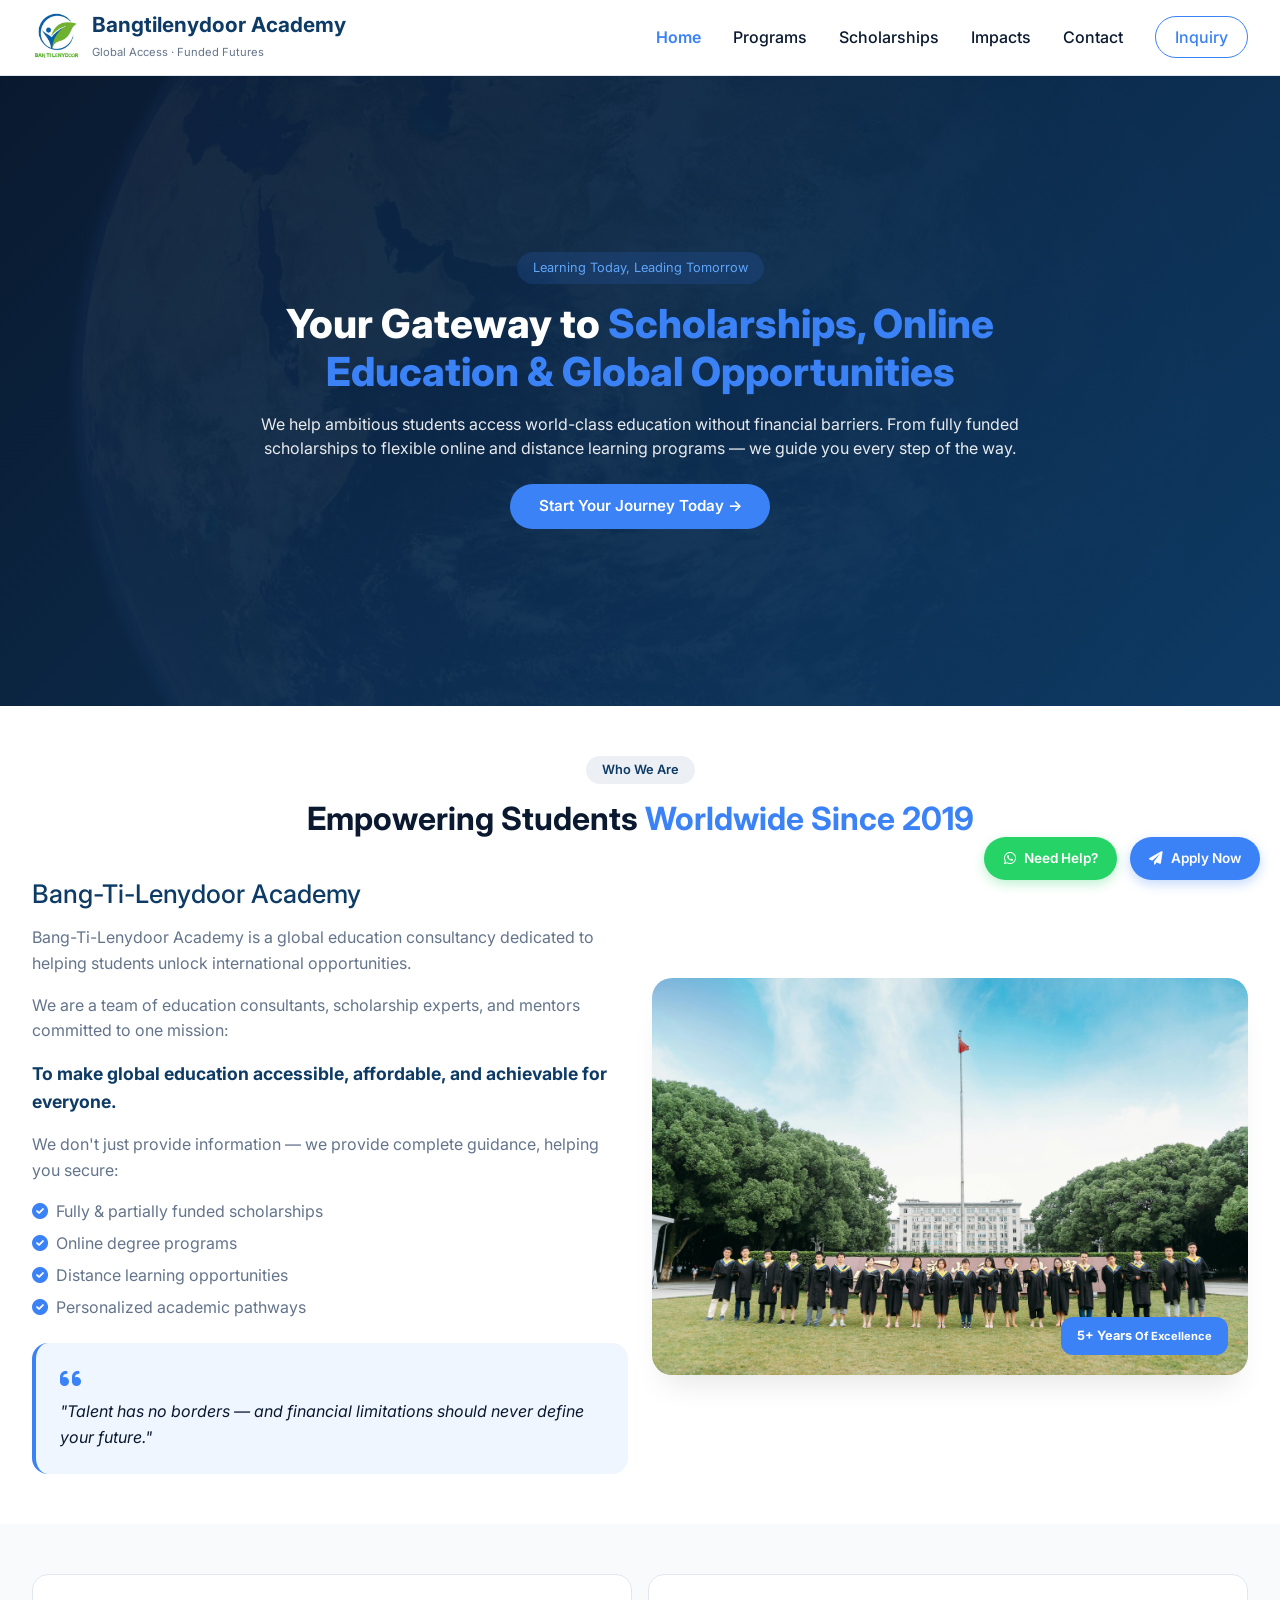
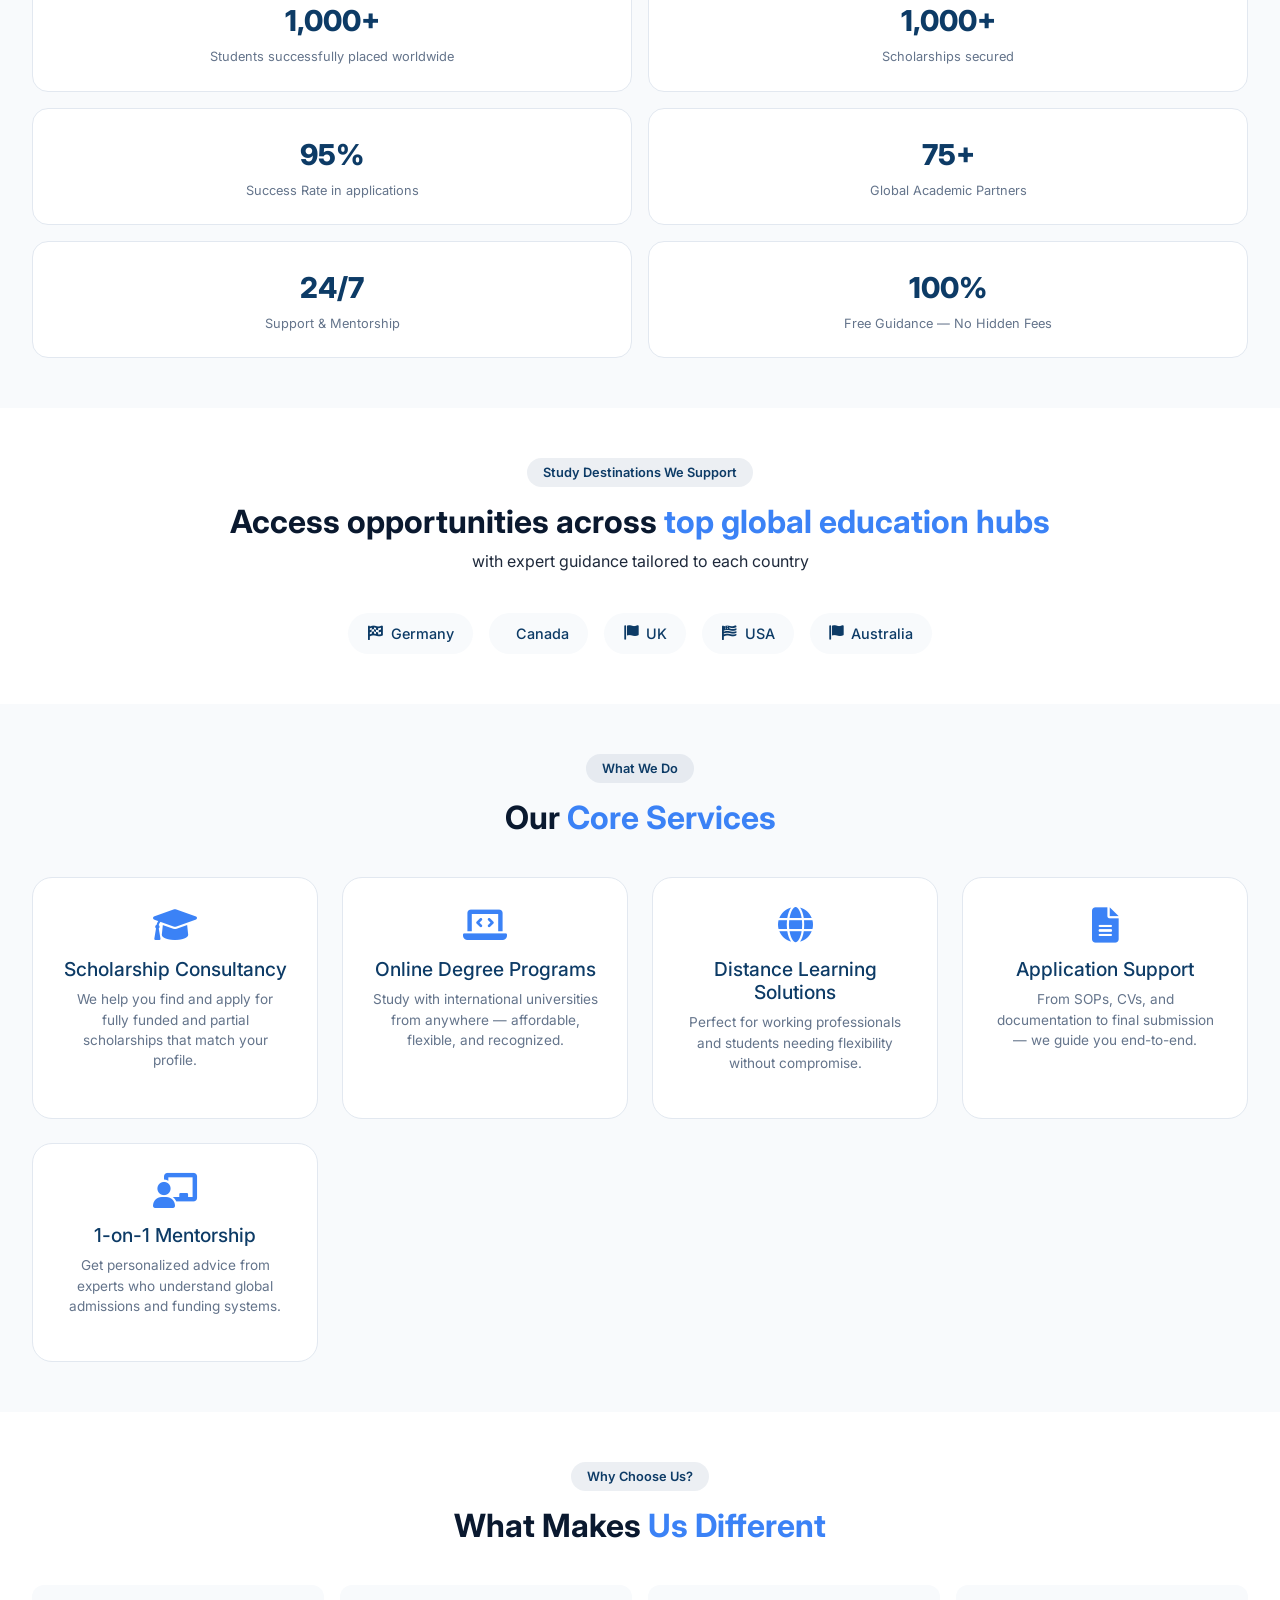
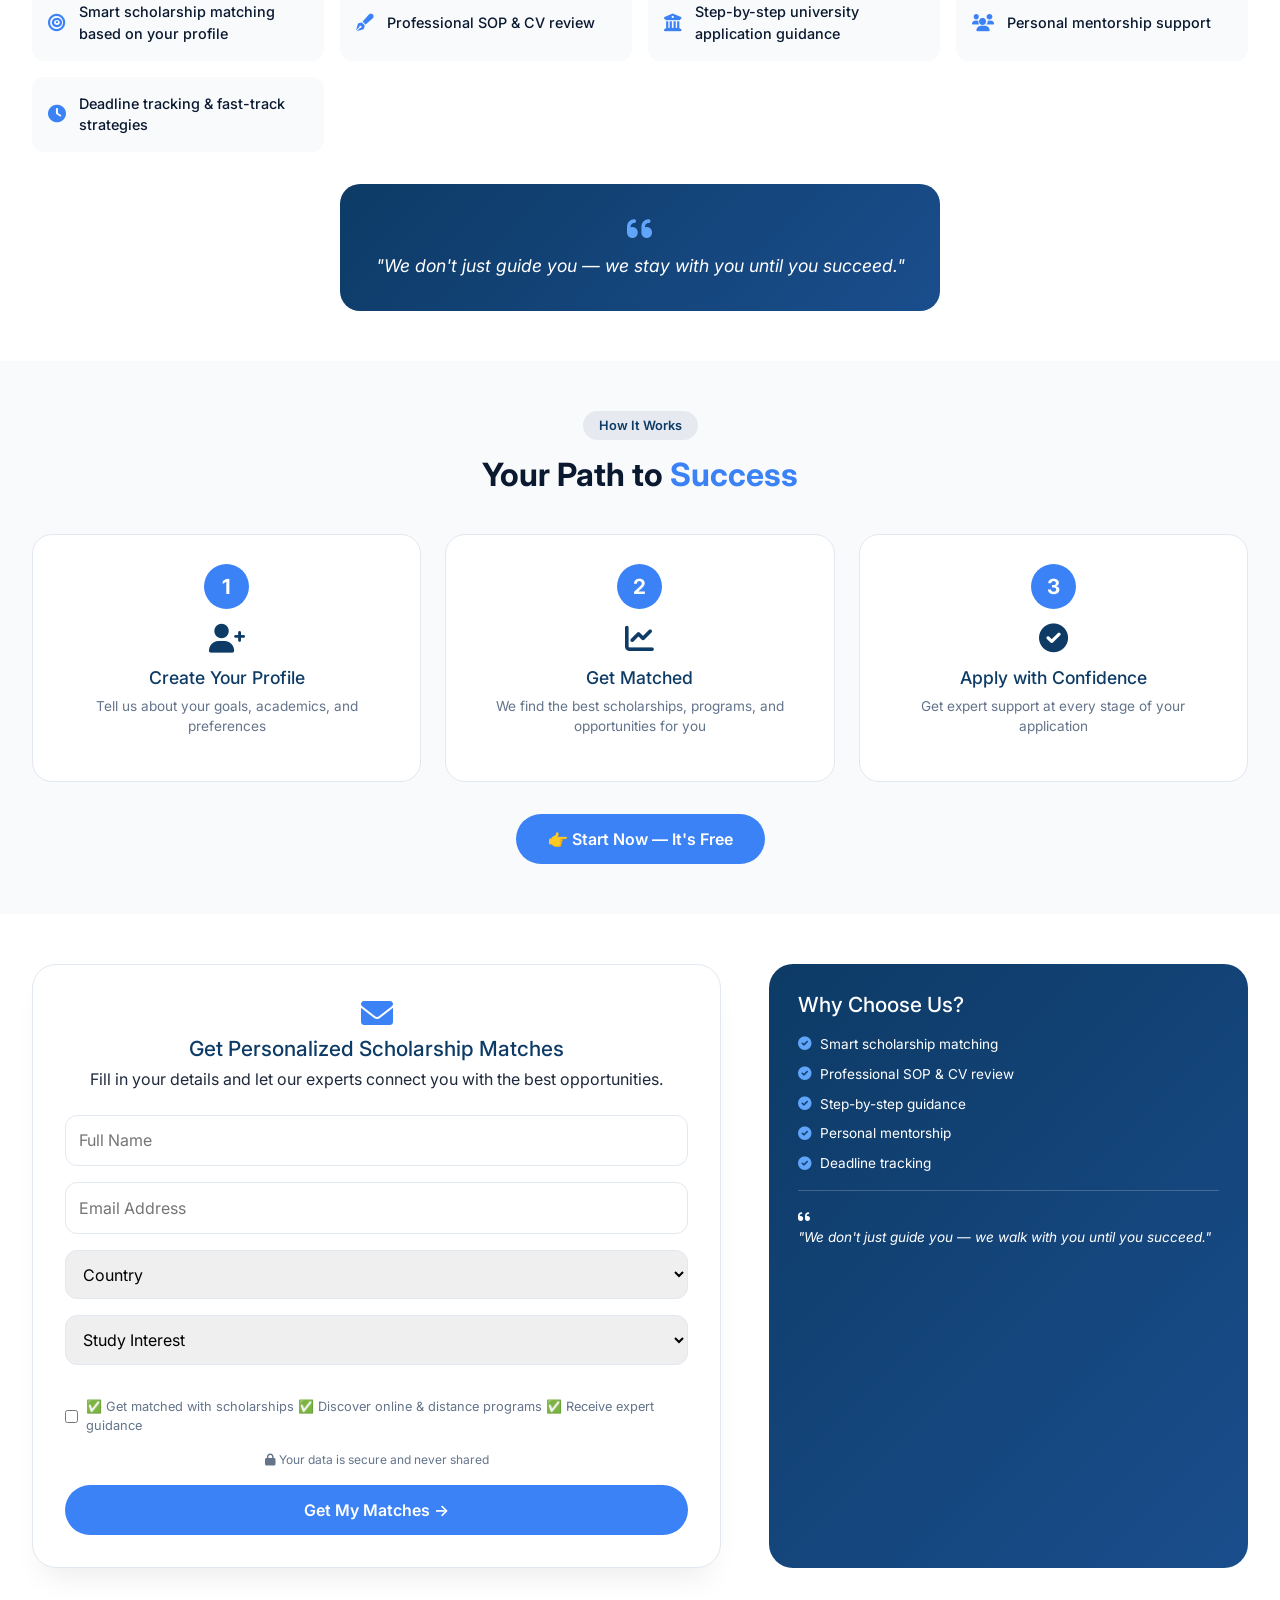
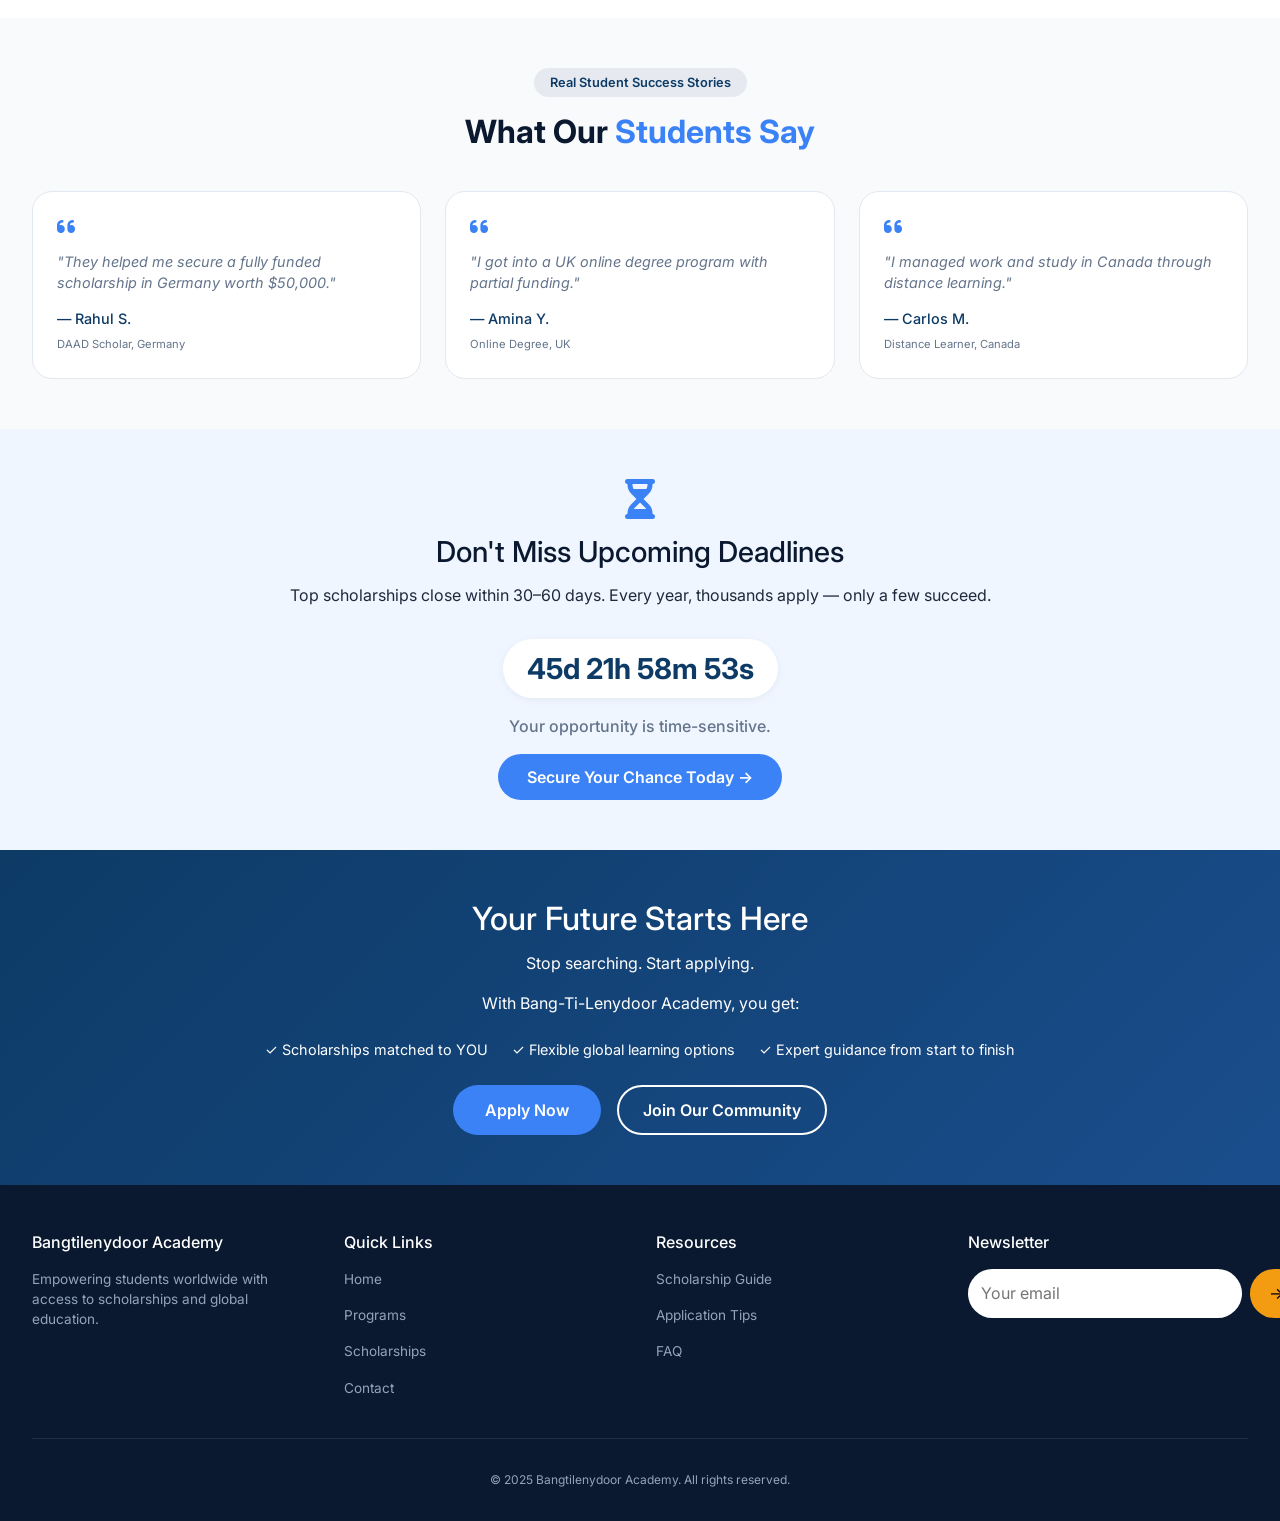
==== index.html @ 7f9dd04a "Add files via upload" ====
<!DOCTYPE html>
<html lang="en">
<head>
  <meta charset="UTF-8">
  <meta name="viewport" content="width=device-width, initial-scale=1.0">
  <title>Bangtilenydoor Academy | Global Education & Scholarships</title>
  <meta name="description" content="Your gateway to scholarships, online education & global opportunities. We help ambitious students access world-class education without financial barriers.">
  
  <!-- ============================================
  FAVICON FOR ALL DEVICES (Option 2 - Keep favicon_io folder)
  ============================================ -->
  <!-- Standard favicon -->
  <link rel="icon" type="image/x-icon" href="favicon_io/logo.ico">
  <link rel="icon" type="image/png" sizes="32x32" href="favicon_io/favicon-32x32.png">
  <link rel="icon" type="image/png" sizes="16x16" href="favicon_io/favicon-16x16.png">
  
  <!-- Apple Touch Icon (for iOS devices) -->
  <link rel="apple-touch-icon" sizes="180x180" href="favicon_io/apple-touch-icon.png">
  
  <!-- Android Chrome -->
  <link rel="manifest" href="favicon_io/site.webmanifest">
  
  <!-- Meta tags for modern browsers -->
  <meta name="msapplication-TileColor" content="#1e4a76">
  <meta name="theme-color" content="#1e4a76">
  
  <!-- Bootstrap CSS -->
  <link href="https://cdn.jsdelivr.net/npm/bootstrap@5.3.0/dist/css/bootstrap.min.css" rel="stylesheet">
  <!-- Font Awesome -->
  <link rel="stylesheet" href="https://cdnjs.cloudflare.com/ajax/libs/font-awesome/6.0.0-beta3/css/all.min.css">
  <!-- Google Fonts -->
  <link href="https://fonts.googleapis.com/css2?family=Inter:opsz,wght@14..32,300;14..32,400;14..32,600;14..32,700;14..32,800&display=swap" rel="stylesheet">
  <!-- Custom CSS -->
  <link rel="stylesheet" href="css/style.css">
</head>
<body>

<!-- Sticky CTA + WhatsApp -->
<div class="sticky-cta">
  <a href="https://wa.me/+256768864425" class="whatsapp-btn" target="_blank">
    <i class="fab fa-whatsapp"></i> Need Help?
  </a>
  <a href="inquiry.html" class="sticky-inquiry">
    <i class="fas fa-paper-plane"></i> Apply Now
  </a>
</div>

<header class="header">
  <div class="nav-container">
    <div class="logo">
      <a href="index.html">
        <div class="logo-wrapper">
          <img src="assets/logo.png" alt="Bang-Ti-Lenydoor Academy Logo" class="logo-img" onerror="this.onerror=null; this.style.display='none'; this.nextElementSibling.style.display='flex';">
          <div class="logo-icon-fallback" style="display: none;">
            <i class="fas fa-graduation-cap"></i>
          </div>
          <div class="logo-text">
            <h1>Bangtilenydoor Academy</h1>
            <span>Global Access · Funded Futures</span>
          </div>
        </div>
      </a>
    </div>
    <div class="mobile-toggle" id="mobileToggle">
      <i class="fas fa-bars"></i>
    </div>
    <div class="nav-links" id="navLinks">
      <a href="index.html" class="active">Home</a>
      <a href="programs.html">Programs</a>
      <a href="scholarships.html">Scholarships</a>
      <a href="impacts.html">Impacts</a>
      <a href="contact.html">Contact</a>
      <a href="inquiry.html" class="btn-outline-nav">Inquiry</a>
    </div>
  </div>
</header>

<main>
  <!-- Hero Section with 4 Background Images Slideshow - REDUCED HEIGHT -->
  <section class="hero-section" style="min-height: 70vh; padding: 60px 0;">
    <div class="hero-slideshow">
      <div class="hero-slide active" style="background-image: linear-gradient(135deg, rgba(10, 43, 78, 0.6), rgba(30, 74, 118, 0.7)), url('assets/back6.jpg'); background-size: cover; background-position: center;"></div>
      <div class="hero-slide" style="background-image: linear-gradient(135deg, rgba(10, 43, 78, 0.6), rgba(30, 74, 118, 0.7)), url('assets/back1.jpg'); background-size: cover; background-position: center;"></div>
      <div class="hero-slide" style="background-image: linear-gradient(135deg, rgba(10, 43, 78, 0.6), rgba(30, 74, 118, 0.7)), url('assets/back3.jpg'); background-size: cover; background-position: center;"></div>
      <div class="hero-slide" style="background-image: linear-gradient(135deg, rgba(10, 43, 78, 0.6), rgba(30, 74, 118, 0.7)), url('assets/back4.jpg'); background-size: cover; background-position: center;"></div>
    </div>
    <div class="hero-overlay"></div>
    <div class="container">
      <div class="row">
        <div class="col-lg-8 mx-auto text-center">
          <div class="hero-badge" style="margin-bottom: 1rem; padding: 0.4rem 1rem; font-size: 0.8rem;">Learning Today, Leading Tomorrow</div>
          <h1 class="hero-title" style="font-size: 2.5rem; margin-bottom: 1rem;">Your Gateway to <span class="highlight">Scholarships, Online Education & Global Opportunities</span></h1>
          <p class="hero-description" style="font-size: 1rem; margin-bottom: 1.5rem; max-width: 800px; margin-left: auto; margin-right: auto;">We help ambitious students access world-class education without financial barriers. From fully funded scholarships to flexible online and distance learning programs — we guide you every step of the way.</p>
          <a href="inquiry.html" class="btn-hero" style="padding: 0.7rem 1.8rem; font-size: 0.95rem;">Start Your Journey Today →</a>
        </div>
      </div>
    </div>
  </section>

  <!-- About Us Section -->
  <section class="about-section" id="about" style="padding: 50px 0;">
    <div class="container">
      <div class="section-header text-center">
        <span class="section-badge">Who We Are</span>
        <h2>Empowering Students <span class="highlight">Worldwide Since 2019</span></h2>
      </div>
      
      <div class="row align-items-center">
        <div class="col-lg-6">
          <div class="about-content">
            <h3>Bang-Ti-Lenydoor Academy</h3>
            <p>Bang-Ti-Lenydoor Academy is a global education consultancy dedicated to helping students unlock international opportunities.</p>
            <p>We are a team of education consultants, scholarship experts, and mentors committed to one mission:</p>
            <p class="mission-text"><strong>To make global education accessible, affordable, and achievable for everyone.</strong></p>
            <p>We don't just provide information — we provide complete guidance, helping you secure:</p>
            <ul class="about-list">
              <li><i class="fas fa-check-circle"></i> Fully & partially funded scholarships</li>
              <li><i class="fas fa-check-circle"></i> Online degree programs</li>
              <li><i class="fas fa-check-circle"></i> Distance learning opportunities</li>
              <li><i class="fas fa-check-circle"></i> Personalized academic pathways</li>
            </ul>
            <div class="quote-box">
              <i class="fas fa-quote-left"></i>
              <p>"Talent has no borders — and financial limitations should never define your future."</p>
            </div>
          </div>
        </div>
        <div class="col-lg-6">
          <div class="about-image">
            <img src="assets/stud1.jpg" alt="Students celebrating success" onerror="this.src='https://placehold.co/600x400/1e4a76/white?text=Students'">
            <div class="image-badge">
              <span>5+ Years</span>
              <small>Of Excellence</small>
            </div>
          </div>
        </div>
      </div>
    </div>
  </section>

  <!-- Impact Stats Section -->
  <section class="impact-stats-section" style="padding: 50px 0;">
    <div class="container">
      <div class="stats-grid">
        <div class="stat-card">
          <div class="stat-number">1,000+</div>
          <div class="stat-label">Students successfully placed worldwide</div>
        </div>
        <div class="stat-card">
          <div class="stat-number">1,000+</div>
          <div class="stat-label">Scholarships secured</div>
        </div>
        <div class="stat-card">
          <div class="stat-number">95%</div>
          <div class="stat-label">Success Rate in applications</div>
        </div>
        <div class="stat-card">
          <div class="stat-number">75+</div>
          <div class="stat-label">Global Academic Partners</div>
        </div>
        <div class="stat-card">
          <div class="stat-number">24/7</div>
          <div class="stat-label">Support & Mentorship</div>
        </div>
        <div class="stat-card">
          <div class="stat-number">100%</div>
          <div class="stat-label">Free Guidance — No Hidden Fees</div>
        </div>
      </div>
    </div>
  </section>

  <!-- Study Destinations -->
  <section class="destinations-section" style="padding: 50px 0;">
    <div class="container">
      <div class="section-header text-center">
        <span class="section-badge">Study Destinations We Support</span>
        <h2>Access opportunities across <span class="highlight">top global education hubs</span></h2>
        <p>with expert guidance tailored to each country</p>
      </div>
      <div class="destinations-grid">
        <div class="destination-item"><i class="fas fa-flag-checkered"></i> Germany</div>
        <div class="destination-item"><i class="fas fa-maple-leaf"></i> Canada</div>
        <div class="destination-item"><i class="fas fa-flag"></i> UK</div>
        <div class="destination-item"><i class="fas fa-flag-usa"></i> USA</div>
        <div class="destination-item"><i class="fas fa-flag"></i> Australia</div>
      </div>
    </div>
  </section>

  <!-- Core Services Section -->
  <section class="services-section" style="padding: 50px 0;">
    <div class="container">
      <div class="section-header text-center">
        <span class="section-badge">What We Do</span>
        <h2>Our <span class="highlight">Core Services</span></h2>
      </div>
      <div class="services-grid">
        <div class="service-card">
          <i class="fas fa-graduation-cap"></i>
          <h3>Scholarship Consultancy</h3>
          <p>We help you find and apply for fully funded and partial scholarships that match your profile.</p>
        </div>
        <div class="service-card">
          <i class="fas fa-laptop-code"></i>
          <h3>Online Degree Programs</h3>
          <p>Study with international universities from anywhere — affordable, flexible, and recognized.</p>
        </div>
        <div class="service-card">
          <i class="fas fa-globe"></i>
          <h3>Distance Learning Solutions</h3>
          <p>Perfect for working professionals and students needing flexibility without compromise.</p>
        </div>
        <div class="service-card">
          <i class="fas fa-file-alt"></i>
          <h3>Application Support</h3>
          <p>From SOPs, CVs, and documentation to final submission — we guide you end-to-end.</p>
        </div>
        <div class="service-card">
          <i class="fas fa-chalkboard-user"></i>
          <h3>1-on-1 Mentorship</h3>
          <p>Get personalized advice from experts who understand global admissions and funding systems.</p>
        </div>
      </div>
    </div>
  </section>

  <!-- Why Choose Us Section -->
  <section class="why-choose-section" style="padding: 50px 0;">
    <div class="container">
      <div class="section-header text-center">
        <span class="section-badge">Why Choose Us?</span>
        <h2>What Makes <span class="highlight">Us Different</span></h2>
      </div>
      <div class="why-grid">
        <div class="why-card"><i class="fas fa-bullseye"></i> Smart scholarship matching based on your profile</div>
        <div class="why-card"><i class="fas fa-pen-fancy"></i> Professional SOP & CV review</div>
        <div class="why-card"><i class="fas fa-university"></i> Step-by-step university application guidance</div>
        <div class="why-card"><i class="fas fa-users"></i> Personal mentorship support</div>
        <div class="why-card"><i class="fas fa-clock"></i> Deadline tracking & fast-track strategies</div>
      </div>
      <div class="why-quote text-center">
        <i class="fas fa-quote-left"></i>
        <p>"We don't just guide you — we stay with you until you succeed."</p>
      </div>
    </div>
  </section>

  <!-- How It Works Section -->
  <section class="how-it-works" style="padding: 50px 0;">
    <div class="container">
      <div class="section-header text-center">
        <span class="section-badge">How It Works</span>
        <h2>Your Path to <span class="highlight">Success</span></h2>
      </div>
      <div class="steps-grid">
        <div class="step-card">
          <div class="step-number">1</div>
          <i class="fas fa-user-plus"></i>
          <h3>Create Your Profile</h3>
          <p>Tell us about your goals, academics, and preferences</p>
        </div>
        <div class="step-card">
          <div class="step-number">2</div>
          <i class="fas fa-chart-line"></i>
          <h3>Get Matched</h3>
          <p>We find the best scholarships, programs, and opportunities for you</p>
        </div>
        <div class="step-card">
          <div class="step-number">3</div>
          <i class="fas fa-check-circle"></i>
          <h3>Apply with Confidence</h3>
          <p>Get expert support at every stage of your application</p>
        </div>
      </div>
      <div class="steps-cta text-center">
        <a href="inquiry.html" class="btn-primary">👉 Start Now — It's Free</a>
      </div>
    </div>
  </section>

  <!-- Form Section -->
  <section class="form-section" style="padding: 50px 0;">
    <div class="container">
      <div class="row g-5">
        <div class="col-lg-7">
          <div class="form-card">
            <div class="form-header">
              <i class="fas fa-envelope"></i>
              <h2>Get Personalized Scholarship Matches</h2>
              <p>Fill in your details and let our experts connect you with the best opportunities.</p>
            </div>
            <form id="quickInquiryForm">
              <div class="form-group">
                <input type="text" id="quickName" placeholder="Full Name" required>
              </div>
              <div class="form-group">
                <input type="email" id="quickEmail" placeholder="Email Address" required>
              </div>
              <div class="form-group">
                <select id="quickCountry">
                  <option value="">Country</option>
                  <option>United States</option>
                  <option>United Kingdom</option>
                  <option>Canada</option>
                  <option>Australia</option>
                  <option>Germany</option>
                </select>
              </div>
              <div class="form-group">
                <select id="quickInterest">
                  <option value="">Study Interest</option>
                  <option>Fully Funded Scholarship</option>
                  <option>Partial Scholarship</option>
                  <option>Online Degree Program</option>
                  <option>Distance Learning</option>
                </select>
              </div>
              <div class="form-checkbox">
                <input type="checkbox" id="privacyAgree" required>
                <label>✅ Get matched with scholarships ✅ Discover online & distance programs ✅ Receive expert guidance</label>
              </div>
              <div class="form-note">
                <i class="fas fa-lock"></i> Your data is secure and never shared
              </div>
              <button type="submit" class="btn-submit">Get My Matches →</button>
              <div id="quickFormFeedback"></div>
            </form>
          </div>
        </div>
        <div class="col-lg-5">
          <div class="benefits-card">
            <h3>Why Choose Us?</h3>
            <ul>
              <li><i class="fas fa-check-circle"></i> Smart scholarship matching</li>
              <li><i class="fas fa-check-circle"></i> Professional SOP & CV review</li>
              <li><i class="fas fa-check-circle"></i> Step-by-step guidance</li>
              <li><i class="fas fa-check-circle"></i> Personal mentorship</li>
              <li><i class="fas fa-check-circle"></i> Deadline tracking</li>
            </ul>
            <div class="benefits-quote">
              <i class="fas fa-quote-left"></i>
              <p>"We don't just guide you — we walk with you until you succeed."</p>
            </div>
          </div>
        </div>
      </div>
    </div>
  </section>

  <!-- Success Stories Section -->
  <section class="stories-section" style="padding: 50px 0;">
    <div class="container">
      <div class="section-header text-center">
        <span class="section-badge">Real Student Success Stories</span>
        <h2>What Our <span class="highlight">Students Say</span></h2>
      </div>
      <div class="stories-grid">
        <div class="story-card">
          <i class="fas fa-quote-left"></i>
          <p>"They helped me secure a fully funded scholarship in Germany worth $50,000."</p>
          <h4>— Rahul S.</h4>
          <span>DAAD Scholar, Germany</span>
        </div>
        <div class="story-card">
          <i class="fas fa-quote-left"></i>
          <p>"I got into a UK online degree program with partial funding."</p>
          <h4>— Amina Y.</h4>
          <span>Online Degree, UK</span>
        </div>
        <div class="story-card">
          <i class="fas fa-quote-left"></i>
          <p>"I managed work and study in Canada through distance learning."</p>
          <h4>— Carlos M.</h4>
          <span>Distance Learner, Canada</span>
        </div>
      </div>
    </div>
  </section>

  <!-- Urgency Section -->
  <section class="urgency-section" style="padding: 50px 0;">
    <div class="container text-center">
      <i class="fas fa-hourglass-half"></i>
      <h2>Don't Miss Upcoming Deadlines</h2>
      <p>Top scholarships close within 30–60 days. Every year, thousands apply — only a few succeed.</p>
      <div class="urgency-timer">
        <span id="days">00</span>d <span id="hours">00</span>h <span id="minutes">00</span>m <span id="seconds">00</span>s
      </div>
      <p class="deadline-note">Your opportunity is time-sensitive.</p>
      <a href="inquiry.html" class="btn-urgent">Secure Your Chance Today →</a>
    </div>
  </section>

  <!-- Final CTA Section -->
  <section class="final-cta" style="padding: 50px 0;">
    <div class="container text-center">
      <h2>Your Future Starts Here</h2>
      <p>Stop searching. Start applying.</p>
      <p class="cta-features">With Bang-Ti-Lenydoor Academy, you get:</p>
      <ul>
        <li>✓ Scholarships matched to YOU</li>
        <li>✓ Flexible global learning options</li>
        <li>✓ Expert guidance from start to finish</li>
      </ul>
      <div class="cta-buttons">
        <a href="inquiry.html" class="btn-primary">Apply Now</a>
        <a href="inquiry.html" class="btn-secondary">Join Our Community</a>
      </div>
    </div>
  </section>
</main>

<!-- Footer -->
<footer class="footer">
  <div class="container">
    <div class="footer-grid">
      <div>
        <h4>Bangtilenydoor Academy</h4>
        <p style="margin-top: 1rem;">Empowering students worldwide with access to scholarships and global education.</p>
      </div>
      <div>
        <h4>Quick Links</h4>
        <div class="footer-links">
          <a href="index.html">Home</a>
          <a href="programs.html">Programs</a>
          <a href="scholarships.html">Scholarships</a>
          <a href="contact.html">Contact</a>
        </div>
      </div>
      <div>
        <h4>Resources</h4>
        <div class="footer-links">
          <a href="#">Scholarship Guide</a>
          <a href="#">Application Tips</a>
          <a href="#">FAQ</a>
        </div>
      </div>
      <div>
        <h4>Newsletter</h4>
        <form style="display: flex; gap: 0.5rem; margin-top: 1rem;">
          <input type="email" placeholder="Your email" style="padding: 0.8rem; border-radius: 30px; border: none; flex: 1;">
          <button style="background: #f39c12; border: none; padding: 0.8rem 1.2rem; border-radius: 30px;">→</button>
        </form>
      </div>
    </div>
    <div class="copyright">© 2025 Bangtilenydoor Academy. All rights reserved.</div>
  </div>
</footer>

<script src="https://cdn.jsdelivr.net/npm/bootstrap@5.3.0/dist/js/bootstrap.bundle.min.js"></script>
<script src="js/main.js"></script>
<script>
  // Hero Slideshow
  let currentHeroSlide = 0;
  const heroSlides = document.querySelectorAll('.hero-slide');
  if (heroSlides.length) {
    function nextHeroSlide() {
      heroSlides[currentHeroSlide].classList.remove('active');
      currentHeroSlide = (currentHeroSlide + 1) % heroSlides.length;
      heroSlides[currentHeroSlide].classList.add('active');
    }
    setInterval(nextHeroSlide, 5000);
  }

  // Timer
  function updateDeadlineTimer() {
    const deadline = new Date();
    deadline.setDate(deadline.getDate() + 45);
    deadline.setHours(23, 59, 59);
    const now = new Date();
    const diff = deadline - now;
    document.getElementById('days').textContent = String(Math.floor(diff / (1000 * 60 * 60 * 24))).padStart(2, '0');
    document.getElementById('hours').textContent = String(Math.floor((diff % (86400000)) / (3600000))).padStart(2, '0');
    document.getElementById('minutes').textContent = String(Math.floor((diff % 3600000) / 60000)).padStart(2, '0');
    document.getElementById('seconds').textContent = String(Math.floor((diff % 60000) / 1000)).padStart(2, '0');
  }
  setInterval(updateDeadlineTimer, 1000);
  updateDeadlineTimer();

  // Mobile menu
  const mobileToggle = document.getElementById('mobileToggle');
  const navLinks = document.getElementById('navLinks');
  if (mobileToggle) {
    mobileToggle.addEventListener('click', () => navLinks.classList.toggle('active'));
  }

  // ✅ UPDATED FORM (CONNECTED TO BACKEND)
  const quickForm = document.getElementById('quickInquiryForm');

  if (quickForm) {
    quickForm.addEventListener('submit', function(e) {
      e.preventDefault();

      const feedback = document.getElementById('quickFormFeedback');

      const data = {
        name: document.getElementById('quickName').value,
        email: document.getElementById('quickEmail').value,
        country: document.getElementById('quickCountry').value,
        interest: document.getElementById('quickInterest').value,
        education_level: "Not specified",
        phone: "",
        message: "",
        referral: "Homepage Form"
      };

      fetch("/Bangtilenydoor/backend/api/submit_inquiry.php", {
        method: "POST",
        headers: {
          "Content-Type": "application/json"
        },
        body: JSON.stringify(data)
      })
      .then(res => res.json())
      .then(result => {
        if (result.status === "success") {
          feedback.innerHTML = '<div class="alert alert-success">✅ ' + result.message + '</div>';
          quickForm.reset();
        } else {
          feedback.innerHTML = '<div class="alert alert-danger">❌ ' + result.message + '</div>';
        }
      })
      .catch(() => {
        feedback.innerHTML = '<div class="alert alert-danger">❌ Server error. Try again.</div>';
      });
    });
  }

  // Smooth scroll
  document.querySelectorAll('a[href="#about"]').forEach(anchor => {
    anchor.addEventListener('click', function(e) {
      e.preventDefault();
      document.getElementById('about').scrollIntoView({ behavior: 'smooth' });
    });
  });
</script>
</body>
</html>
---- css/style.css ----
/* ============================================
   BANGTILENYDOOR ACADEMY - COMPLETELY STATIC CSS
   Deep Blue Theme - NO Hover Effects, NO Transitions, NO Movement
   Includes: Index, Programs, Scholarships, Impacts, Contact, Inquiry
   ============================================ */

* {
  margin: 0;
  padding: 0;
  box-sizing: border-box;
}

body {
  font-family: 'Inter', sans-serif;
  background: #ffffff;
  color: #1e293b;
  line-height: 1.5;
}

:root {
  --primary-dark: #0a192f;
  --primary: #0d3b66;
  --primary-light: #1a4d8c;
  --accent: #3b82f6;
  --accent-dark: #2563eb;
  --accent-light: #60a5fa;
  --blue-light: #eff6ff;
  --white: #ffffff;
  --gray-light: #f8fafc;
  --gray: #64748b;
  --border: #e2e8f0;
}

/* ========== HEADER & NAVIGATION (COMPLETELY STATIC) ========== */
.header {
  position: sticky;
  top: 0;
  background: rgba(255, 255, 255, 0.95);
  backdrop-filter: blur(10px);
  box-shadow: 0 1px 3px rgba(0, 0, 0, 0.05);
  z-index: 1000;
  border-bottom: 1px solid var(--border);
  padding: 0.8rem 2rem;
}

.nav-container {
  max-width: 1280px;
  margin: 0 auto;
  display: flex;
  justify-content: space-between;
  align-items: center;
  flex-wrap: wrap;
}

.logo a {
  text-decoration: none;
}

.logo-wrapper {
  display: flex;
  align-items: center;
  gap: 12px;
}

.logo-img {
  height: 48px;
  width: auto;
  object-fit: contain;
}

.logo-icon-fallback {
  width: 48px;
  height: 48px;
  background: linear-gradient(135deg, var(--primary), var(--primary-light));
  border-radius: 12px;
  display: flex;
  align-items: center;
  justify-content: center;
}

.logo-icon-fallback i {
  font-size: 24px;
  color: white;
}

.logo-text h1 {
  font-size: 1.3rem;
  font-weight: 700;
  color: var(--primary);
  margin: 0;
  line-height: 1.2;
  text-decoration: none;
}

.logo-text span {
  font-size: 0.7rem;
  font-weight: 400;
  color: var(--gray);
}

.nav-links {
  display: flex;
  gap: 2rem;
  align-items: center;
}

.nav-links a {
  text-decoration: none;
  font-weight: 500;
  color: var(--primary-dark);
}

.nav-links a.active {
  color: var(--accent);
  font-weight: 600;
}

.btn-outline-nav {
  border: 1.5px solid var(--accent);
  padding: 0.5rem 1.2rem;
  border-radius: 40px;
  background: transparent;
  color: var(--accent) !important;
}

.mobile-toggle {
  display: none;
  font-size: 1.5rem;
  cursor: pointer;
  color: var(--primary);
}

/* ========== STICKY CTA (STATIC) ========== */
.sticky-cta {
  position: fixed;
  bottom: 20px;
  right: 20px;
  z-index: 1000;
  display: flex;
  gap: 0.8rem;
}

.whatsapp-btn {
  background: #25D366;
  color: white;
  padding: 0.7rem 1.2rem;
  border-radius: 50px;
  display: flex;
  align-items: center;
  gap: 0.5rem;
  text-decoration: none;
  font-weight: 600;
  font-size: 0.85rem;
  box-shadow: 0 4px 12px rgba(37, 211, 102, 0.3);
}

.sticky-inquiry {
  background: var(--accent);
  color: white;
  padding: 0.7rem 1.2rem;
  border-radius: 50px;
  display: flex;
  align-items: center;
  gap: 0.5rem;
  text-decoration: none;
  font-weight: 600;
  font-size: 0.85rem;
  box-shadow: 0 4px 12px rgba(59, 130, 246, 0.3);
}

/* ========== CONTAINER ========== */
.container {
  max-width: 1280px;
  margin: 0 auto;
  padding: 0 2rem;
}

/* ========== BUTTONS (STATIC) ========== */
.btn-primary {
  display: inline-block;
  background: var(--accent);
  color: white;
  padding: 0.8rem 2rem;
  border-radius: 50px;
  text-decoration: none;
  font-weight: 600;
  border: none;
  cursor: pointer;
}

/* ========== SECTION HEADER ========== */
.section-header {
  text-align: center;
  margin-bottom: 2.5rem;
}

.section-badge {
  display: inline-block;
  background: rgba(13, 59, 102, 0.08);
  color: var(--primary);
  padding: 0.3rem 1rem;
  border-radius: 50px;
  font-size: 0.8rem;
  font-weight: 600;
  margin-bottom: 1rem;
}

.section-header h2 {
  font-size: 2rem;
  font-weight: 700;
  color: var(--primary-dark);
}

.highlight {
  color: var(--accent);
}

/* ========== INDEX PAGE STYLES ========== */
/* Hero Section - Only animation allowed */
.hero-section {
  position: relative;
  min-height: 90vh;
  display: flex;
  align-items: center;
  text-align: center;
  overflow: hidden;
}

.hero-slideshow {
  position: absolute;
  top: 0;
  left: 0;
  width: 100%;
  height: 100%;
  z-index: 0;
}

.hero-slide {
  position: absolute;
  top: 0;
  left: 0;
  width: 100%;
  height: 100%;
  background-size: cover;
  background-position: center;
  opacity: 0;
  transition: opacity 1s ease-in-out;
}

.hero-slide.active {
  opacity: 1;
}

.hero-overlay {
  position: absolute;
  top: 0;
  left: 0;
  width: 100%;
  height: 100%;
  background: linear-gradient(135deg, rgba(10, 25, 47, 0.85), rgba(13, 59, 102, 0.9));
  z-index: 1;
}

.hero-section .container {
  position: relative;
  z-index: 2;
}

.hero-badge {
  display: inline-block;
  background: rgba(59, 130, 246, 0.15);
  backdrop-filter: blur(8px);
  padding: 0.4rem 1rem;
  border-radius: 50px;
  font-size: 0.8rem;
  color: var(--accent-light);
  margin-bottom: 1.5rem;
}

.hero-title {
  font-size: 3rem;
  font-weight: 800;
  color: white;
  margin-bottom: 1.5rem;
  line-height: 1.2;
}

.hero-description {
  font-size: 1.1rem;
  color: rgba(255, 255, 255, 0.9);
  max-width: 700px;
  margin: 0 auto 2rem;
}

.btn-hero {
  display: inline-block;
  background: var(--accent);
  color: white;
  padding: 0.9rem 2rem;
  border-radius: 50px;
  text-decoration: none;
  font-weight: 600;
}

/* About Section */
.about-section {
  padding: 80px 0;
  background: white;
}

.about-content h3 {
  font-size: 1.6rem;
  margin-bottom: 1rem;
  color: var(--primary);
}

.about-content p {
  color: var(--gray);
  line-height: 1.6;
  margin-bottom: 1rem;
}

.mission-text {
  font-size: 1.1rem;
  color: var(--primary) !important;
}

.about-list {
  list-style: none;
  padding: 0;
  margin: 1rem 0;
}

.about-list li {
  margin-bottom: 0.5rem;
  display: flex;
  align-items: center;
  gap: 0.5rem;
  color: var(--gray);
}

.about-list li i {
  color: var(--accent);
}

.quote-box {
  background: var(--blue-light);
  padding: 1.5rem;
  border-radius: 16px;
  border-left: 4px solid var(--accent);
  margin-top: 1.5rem;
}

.quote-box i {
  font-size: 1.5rem;
  color: var(--accent);
  margin-bottom: 0.5rem;
}

.quote-box p {
  font-style: italic;
  margin: 0;
  color: var(--primary-dark);
}

.about-image {
  position: relative;
  border-radius: 20px;
  overflow: hidden;
  box-shadow: 0 20px 30px -12px rgba(0, 0, 0, 0.1);
}

.about-image img {
  width: 100%;
  height: auto;
  display: block;
}

.image-badge {
  position: absolute;
  bottom: 20px;
  right: 20px;
  background: var(--accent);
  color: white;
  padding: 0.6rem 1rem;
  border-radius: 12px;
  text-align: center;
  font-weight: bold;
  font-size: 0.8rem;
}

/* Impact Stats - Static */
.impact-stats-section {
  padding: 60px 0;
  background: var(--gray-light);
}

.stats-grid {
  display: grid;
  grid-template-columns: repeat(auto-fit, minmax(180px, 1fr));
  gap: 1.5rem;
}

.stat-card {
  text-align: center;
  padding: 1.5rem;
  background: white;
  border-radius: 16px;
  border: 1px solid var(--border);
}

.stat-number {
  font-size: 1.8rem;
  font-weight: 800;
  color: var(--primary);
  margin-bottom: 0.3rem;
}

.stat-label {
  font-size: 0.8rem;
  color: var(--gray);
}

/* Destinations */
.destinations-section {
  padding: 60px 0;
  background: white;
}

.destinations-grid {
  display: flex;
  justify-content: center;
  gap: 1rem;
  flex-wrap: wrap;
}

.destination-item {
  display: flex;
  align-items: center;
  gap: 0.5rem;
  padding: 0.6rem 1.2rem;
  background: var(--gray-light);
  border-radius: 50px;
  font-weight: 500;
  font-size: 0.9rem;
  color: var(--primary);
}

/* Services Section - Static */
.services-section {
  padding: 80px 0;
  background: var(--gray-light);
}

.services-grid {
  display: grid;
  grid-template-columns: repeat(auto-fit, minmax(280px, 1fr));
  gap: 1.5rem;
}

.service-card {
  background: white;
  padding: 1.8rem;
  border-radius: 20px;
  text-align: center;
  border: 1px solid var(--border);
}

.service-card i {
  font-size: 2.2rem;
  color: var(--accent);
  margin-bottom: 1rem;
}

.service-card h3 {
  font-size: 1.2rem;
  margin-bottom: 0.5rem;
  color: var(--primary);
}

.service-card p {
  color: var(--gray);
  font-size: 0.85rem;
  line-height: 1.5;
}

/* Why Choose - Static */
.why-choose-section {
  padding: 80px 0;
  background: white;
}

.why-grid {
  display: grid;
  grid-template-columns: repeat(auto-fit, minmax(240px, 1fr));
  gap: 1rem;
  margin-bottom: 2rem;
}

.why-card {
  display: flex;
  align-items: center;
  gap: 0.8rem;
  padding: 1rem;
  background: var(--gray-light);
  border-radius: 12px;
  font-weight: 500;
  font-size: 0.9rem;
  color: var(--primary-dark);
}

.why-card i {
  color: var(--accent);
  font-size: 1.1rem;
}

.why-quote {
  background: linear-gradient(135deg, var(--primary), var(--primary-light));
  color: white;
  padding: 2rem;
  border-radius: 20px;
  max-width: 600px;
  margin: 0 auto;
}

.why-quote i {
  font-size: 1.8rem;
  color: var(--accent-light);
  margin-bottom: 0.5rem;
}

.why-quote p {
  font-size: 1.1rem;
  font-style: italic;
  margin: 0;
}

/* How It Works - Static */
.how-it-works {
  padding: 80px 0;
  background: var(--gray-light);
}

.steps-grid {
  display: grid;
  grid-template-columns: repeat(3, 1fr);
  gap: 1.5rem;
  margin-bottom: 2rem;
}

.step-card {
  text-align: center;
  padding: 1.8rem;
  background: white;
  border-radius: 20px;
  border: 1px solid var(--border);
}

.step-number {
  width: 45px;
  height: 45px;
  background: var(--accent);
  color: white;
  border-radius: 50%;
  display: flex;
  align-items: center;
  justify-content: center;
  font-size: 1.3rem;
  font-weight: 700;
  margin: 0 auto 1rem;
}

.step-card i {
  font-size: 1.8rem;
  color: var(--primary);
  margin-bottom: 0.8rem;
}

.step-card h3 {
  font-size: 1.1rem;
  margin-bottom: 0.5rem;
  color: var(--primary);
}

.step-card p {
  color: var(--gray);
  font-size: 0.85rem;
}

.steps-cta {
  text-align: center;
}

/* Form Section (Index Page) - Static */
.form-section {
  padding: 80px 0;
  background: white;
}

.form-card {
  background: white;
  padding: 2rem;
  border-radius: 24px;
  box-shadow: 0 20px 30px -12px rgba(0, 0, 0, 0.08);
  border: 1px solid var(--border);
}

.form-header {
  text-align: center;
  margin-bottom: 1.5rem;
}

.form-header i {
  font-size: 2rem;
  color: var(--accent);
  margin-bottom: 0.5rem;
}

.form-header h2 {
  font-size: 1.3rem;
  margin-bottom: 0.3rem;
  color: var(--primary);
}

.form-group input,
.form-group select {
  width: 100%;
  padding: 0.8rem;
  border: 1px solid var(--border);
  border-radius: 12px;
  margin-bottom: 1rem;
  font-family: inherit;
}

.form-checkbox {
  margin: 1rem 0;
  display: flex;
  align-items: center;
  gap: 0.5rem;
}

.form-checkbox label {
  font-size: 0.8rem;
  color: var(--gray);
}

.form-note {
  font-size: 0.75rem;
  color: var(--gray);
  text-align: center;
  margin: 1rem 0;
}

.btn-submit {
  width: 100%;
  background: var(--accent);
  color: white;
  padding: 0.8rem;
  border: none;
  border-radius: 50px;
  font-weight: 600;
  cursor: pointer;
}

.benefits-card {
  background: linear-gradient(135deg, var(--primary), var(--primary-light));
  color: white;
  padding: 1.8rem;
  border-radius: 24px;
  height: 100%;
}

.benefits-card h3 {
  font-size: 1.3rem;
  margin-bottom: 1rem;
}

.benefits-card ul {
  list-style: none;
  padding: 0;
}

.benefits-card li {
  margin-bottom: 0.6rem;
  display: flex;
  align-items: center;
  gap: 0.5rem;
  font-size: 0.85rem;
}

.benefits-card li i {
  color: var(--accent-light);
}

.benefits-quote {
  margin-top: 1rem;
  padding-top: 1rem;
  border-top: 1px solid rgba(255, 255, 255, 0.2);
  font-style: italic;
  font-size: 0.85rem;
}

/* Success Stories - Static */
.stories-section {
  padding: 80px 0;
  background: var(--gray-light);
}

.stories-grid {
  display: grid;
  grid-template-columns: repeat(3, 1fr);
  gap: 1.5rem;
}

.story-card {
  background: white;
  padding: 1.5rem;
  border-radius: 20px;
  border: 1px solid var(--border);
}

.story-card i {
  color: var(--accent);
  font-size: 1.3rem;
  margin-bottom: 0.8rem;
}

.story-card p {
  font-style: italic;
  margin-bottom: 1rem;
  color: var(--gray);
  font-size: 0.9rem;
}

.story-card h4 {
  margin-bottom: 0.2rem;
  font-size: 0.9rem;
  color: var(--primary);
}

.story-card span {
  font-size: 0.7rem;
  color: var(--gray);
}

/* Urgency Section - Static */
.urgency-section {
  padding: 60px 0;
  background: var(--blue-light);
  text-align: center;
}

.urgency-section i {
  font-size: 2.5rem;
  color: var(--accent);
  margin-bottom: 1rem;
}

.urgency-section h2 {
  font-size: 1.8rem;
  margin-bottom: 0.8rem;
  color: var(--primary-dark);
}

.urgency-timer {
  font-size: 1.8rem;
  font-weight: 700;
  background: white;
  display: inline-block;
  padding: 0.5rem 1.5rem;
  border-radius: 50px;
  margin: 1rem 0;
  color: var(--primary);
  box-shadow: 0 2px 8px rgba(0, 0, 0, 0.05);
}

.deadline-note {
  font-weight: 500;
  margin-bottom: 1rem;
  color: var(--gray);
}

.btn-urgent {
  display: inline-block;
  background: var(--accent);
  color: white;
  padding: 0.7rem 1.8rem;
  border-radius: 50px;
  text-decoration: none;
  font-weight: 600;
}

/* Final CTA - Static */
.final-cta {
  padding: 80px 0;
  background: linear-gradient(135deg, var(--primary), var(--primary-light));
  color: white;
  text-align: center;
}

.final-cta h2 {
  font-size: 2rem;
  margin-bottom: 0.8rem;
}

.final-cta ul {
  list-style: none;
  padding: 0;
  display: flex;
  justify-content: center;
  gap: 1.5rem;
  flex-wrap: wrap;
  margin: 1.5rem 0;
}

.final-cta ul li {
  font-size: 0.9rem;
}

.cta-buttons {
  display: flex;
  justify-content: center;
  gap: 1rem;
  flex-wrap: wrap;
}

.btn-secondary {
  display: inline-block;
  background: transparent;
  border: 2px solid white;
  color: white;
  padding: 0.7rem 1.5rem;
  border-radius: 50px;
  text-decoration: none;
  font-weight: 600;
}

/* ========== PROGRAMS PAGE STYLES (STATIC) ========== */
.programs-hero {
  background: linear-gradient(135deg, var(--primary), var(--primary-light));
  padding: 80px 0;
  text-align: center;
  color: white;
  position: relative;
  overflow: hidden;
}

.programs-hero::before {
  content: '';
  position: absolute;
  top: 0;
  left: 0;
  right: 0;
  bottom: 0;
  background: url('data:image/svg+xml,<svg xmlns="http://www.w3.org/2000/svg" viewBox="0 0 1440 320"><path fill="rgba(255,255,255,0.05)" fill-opacity="1" d="M0,96L48,112C96,128,192,160,288,160C384,160,480,128,576,122.7C672,117,768,139,864,154.7C960,171,1056,181,1152,165.3C1248,149,1344,107,1392,85.3L1440,64L1440,320L1392,320C1344,320,1248,320,1152,320C1056,320,960,320,864,320C768,320,672,320,576,320C480,320,384,320,288,320C192,320,96,320,48,320L0,320Z"></path></svg>') no-repeat bottom;
  background-size: cover;
  pointer-events: none;
}

.programs-hero .hero-badge {
  display: inline-block;
  background: rgba(255, 255, 255, 0.15);
  backdrop-filter: blur(10px);
  padding: 0.5rem 1.2rem;
  border-radius: 60px;
  font-size: 0.85rem;
  margin-bottom: 1.5rem;
}

.programs-hero .hero-title {
  font-size: 2.5rem;
  font-weight: 800;
  margin-bottom: 1.5rem;
  line-height: 1.3;
}

.programs-hero .highlight-accent {
  color: var(--accent-light);
}

.programs-hero .hero-description {
  font-size: 1.1rem;
  max-width: 800px;
  margin: 0 auto;
  opacity: 0.9;
  line-height: 1.6;
}

/* Mission Section - Static */
.mission-section {
  padding: 60px 0;
  background: white;
}

.mission-card {
  background: linear-gradient(135deg, var(--blue-light), #e0f2fe);
  border-radius: 28px;
  padding: 2.5rem;
  text-align: center;
  max-width: 800px;
  margin: 0 auto;
  border: 1px solid rgba(59, 130, 246, 0.2);
  box-shadow: 0 10px 25px -8px rgba(0, 0, 0, 0.05);
}

.mission-card i {
  font-size: 2.8rem;
  color: var(--accent);
  margin-bottom: 1rem;
}

.mission-card h2 {
  font-size: 1.8rem;
  margin-bottom: 1rem;
  color: var(--primary);
}

.mission-card p {
  font-size: 1rem;
  color: var(--gray);
  line-height: 1.6;
}

/* Programs Grid Section */
.programs-section {
  padding: 80px 0;
  background: var(--gray-light);
}

/* Program Cards - Static */
.program-card {
  background: white;
  border-radius: 24px;
  padding: 1.8rem;
  height: 100%;
  border: 1px solid var(--border);
  position: relative;
  overflow: hidden;
}

.program-card::before {
  content: '';
  position: absolute;
  top: 0;
  left: 0;
  right: 0;
  height: 3px;
  background: linear-gradient(90deg, var(--accent), var(--accent-dark));
}

.program-icon {
  width: 60px;
  height: 60px;
  background: rgba(59, 130, 246, 0.1);
  border-radius: 18px;
  display: flex;
  align-items: center;
  justify-content: center;
  margin-bottom: 1.2rem;
}

.program-icon i {
  font-size: 1.6rem;
  color: var(--accent);
}

.program-card h3 {
  font-size: 1.3rem;
  font-weight: 700;
  margin-bottom: 0.8rem;
  color: var(--primary);
}

.program-card > p {
  color: var(--gray);
  margin-bottom: 1rem;
  font-size: 0.85rem;
  line-height: 1.5;
}

.program-features {
  list-style: none;
  padding: 0;
  margin: 1rem 0;
}

.program-features li {
  margin-bottom: 0.6rem;
  font-size: 0.8rem;
  color: var(--gray);
  display: flex;
  align-items: center;
  gap: 0.6rem;
}

.program-features li i {
  color: var(--accent);
  font-size: 0.7rem;
  flex-shrink: 0;
}

.btn-program {
  display: inline-flex;
  align-items: center;
  gap: 0.5rem;
  background: var(--accent);
  color: white;
  padding: 0.6rem 1.3rem;
  border-radius: 50px;
  text-decoration: none;
  font-weight: 600;
  font-size: 0.8rem;
  margin-top: 1rem;
  border: none;
  cursor: pointer;
}

/* Why Choose Cards - Static */
.choose-card {
  text-align: center;
  padding: 1.8rem 1rem;
  background: var(--gray-light);
  border-radius: 20px;
  border: 1px solid var(--border);
  height: 100%;
}

.choose-card i {
  font-size: 2.2rem;
  color: var(--accent);
  margin-bottom: 1rem;
}

.choose-card h4 {
  font-size: 1rem;
  font-weight: 700;
  margin-bottom: 0.5rem;
  color: var(--primary-dark);
}

.choose-card p {
  font-size: 0.75rem;
  color: var(--gray);
  margin: 0;
}

/* CTA Section - Static */
.cta-section {
  background: linear-gradient(135deg, var(--primary), var(--primary-light));
  padding: 70px 0;
  text-align: center;
  color: white;
  position: relative;
  overflow: hidden;
}

.cta-section::before {
  content: '';
  position: absolute;
  top: -50%;
  left: -50%;
  width: 200%;
  height: 200%;
  background: radial-gradient(circle, rgba(255,255,255,0.05) 0%, transparent 70%);
  pointer-events: none;
}

.cta-section h2 {
  font-size: 2.2rem;
  margin-bottom: 1rem;
  font-weight: 700;
}

.cta-section p {
  font-size: 1rem;
  margin-bottom: 1.5rem;
  opacity: 0.9;
}

.btn-cta {
  display: inline-block;
  background: var(--accent);
  color: white;
  padding: 0.9rem 2rem;
  border-radius: 50px;
  text-decoration: none;
  font-weight: 700;
  border: none;
  cursor: pointer;
}

/* ========== SCHOLARSHIPS PAGE STYLES (STATIC) ========== */
.scholarship-card {
  background: white;
  border-radius: 20px;
  padding: 1.8rem;
  height: 100%;
  border: 1px solid var(--border);
}

.scholarship-list {
  list-style: none;
  padding: 0;
  margin: 1rem 0;
}

.scholarship-list li {
  margin-bottom: 0.6rem;
  display: flex;
  align-items: center;
  gap: 0.5rem;
  font-size: 0.85rem;
  color: var(--gray);
}

.scholarship-list li i {
  color: var(--accent);
}

.tip-card {
  text-align: center;
  padding: 1.5rem;
  background: white;
  border-radius: 16px;
  border: 1px solid var(--border);
  height: 100%;
}

.tip-card i {
  font-size: 2rem;
  color: var(--accent);
  margin-bottom: 1rem;
}

.tip-card h4 {
  font-size: 1rem;
  margin-bottom: 0.5rem;
  color: var(--primary);
}

.tip-card p {
  font-size: 0.8rem;
  color: var(--gray);
}

/* ========== CONTACT PAGE STYLES (STATIC) ========== */
.contact-info-card {
  background: white;
  padding: 1.8rem;
  border-radius: 20px;
  border: 1px solid var(--border);
  height: 100%;
}

.contact-detail {
  margin-bottom: 1.2rem;
  display: flex;
  align-items: flex-start;
  gap: 1rem;
}

.contact-detail i {
  width: 35px;
  color: var(--accent);
  font-size: 1.1rem;
  margin-top: 0.2rem;
}

.social-icon {
  width: 40px;
  height: 40px;
  background: var(--primary);
  border-radius: 50%;
  display: flex;
  align-items: center;
  justify-content: center;
  color: white;
  text-decoration: none;
}

/* ========== INQUIRY PAGE STYLES ========== */
.inquiry-hero {
  background: linear-gradient(135deg, var(--primary), var(--primary-light));
  padding: 80px 0;
  text-align: center;
  color: white;
  position: relative;
  overflow: hidden;
}

.inquiry-hero::before {
  content: '';
  position: absolute;
  top: 0;
  left: 0;
  right: 0;
  bottom: 0;
  background: url('data:image/svg+xml,<svg xmlns="http://www.w3.org/2000/svg" viewBox="0 0 1440 320"><path fill="rgba(255,255,255,0.05)" fill-opacity="1" d="M0,96L48,112C96,128,192,160,288,160C384,160,480,128,576,122.7C672,117,768,139,864,154.7C960,171,1056,181,1152,165.3C1248,149,1344,107,1392,85.3L1440,64L1440,320L1392,320C1344,320,1248,320,1152,320C1056,320,960,320,864,320C768,320,672,320,576,320C480,320,384,320,288,320C192,320,96,320,48,320L0,320Z"></path></svg>') no-repeat bottom;
  background-size: cover;
  pointer-events: none;
}

.floating-shape {
  position: absolute;
  border-radius: 50%;
  background: rgba(255, 255, 255, 0.03);
  pointer-events: none;
}

.floating-shape-1 {
  width: 300px;
  height: 300px;
  top: -100px;
  right: -100px;
  animation: float 20s ease-in-out infinite;
}

.floating-shape-2 {
  width: 200px;
  height: 200px;
  bottom: -50px;
  left: -50px;
  animation: float 15s ease-in-out infinite reverse;
}

@keyframes float {
  0%, 100% { transform: translate(0, 0); }
  50% { transform: translate(30px, 20px); }
}

.inquiry-hero .hero-badge {
  display: inline-block;
  background: rgba(255, 255, 255, 0.15);
  backdrop-filter: blur(10px);
  padding: 0.5rem 1.2rem;
  border-radius: 60px;
  font-size: 0.85rem;
  margin-bottom: 1.5rem;
}

.inquiry-hero .hero-title {
  font-size: 3rem;
  font-weight: 800;
  margin-bottom: 1rem;
}

.inquiry-hero .highlight-accent {
  color: var(--accent-light);
}

.inquiry-hero .hero-description {
  font-size: 1.1rem;
  opacity: 0.9;
  max-width: 700px;
  margin: 0 auto;
}

/* Inquiry Form Section */
.inquiry-section {
  padding: 80px 0;
  background: var(--gray-light);
}

/* Progress Steps - Static */
.progress-steps {
  display: flex;
  justify-content: space-between;
  margin-bottom: 2rem;
  position: relative;
  padding: 0 1rem;
}

.progress-steps::before {
  content: '';
  position: absolute;
  top: 20px;
  left: 60px;
  right: 60px;
  height: 2px;
  background: linear-gradient(90deg, var(--accent) 0%, var(--border) 100%);
  z-index: 0;
}

.step-item {
  text-align: center;
  position: relative;
  z-index: 1;
  flex: 1;
}

.step-circle {
  width: 40px;
  height: 40px;
  background: white;
  border: 2px solid var(--border);
  border-radius: 50%;
  display: flex;
  align-items: center;
  justify-content: center;
  margin: 0 auto 8px;
  font-weight: bold;
  color: var(--gray);
}

.step-circle.active {
  background: var(--accent);
  border-color: var(--accent);
  color: white;
  box-shadow: 0 0 0 4px rgba(59, 130, 246, 0.2);
}

.step-label {
  font-size: 0.7rem;
  color: var(--gray);
  font-weight: 500;
}

.step-label.active {
  color: var(--primary);
  font-weight: 600;
}

/* Form Elements */
.form-label {
  font-weight: 600;
  margin-bottom: 0.5rem;
  color: var(--primary-dark);
  font-size: 0.85rem;
}

.form-control, .form-select {
  border: 1px solid var(--border);
  border-radius: 12px;
  padding: 0.75rem 1rem;
  font-size: 0.9rem;
}

.form-control:focus, .form-select:focus {
  border-color: var(--accent);
  outline: none;
  box-shadow: 0 0 0 3px rgba(59, 130, 246, 0.1);
}

textarea.form-control {
  border-radius: 16px;
  resize: vertical;
}

.form-check {
  margin: 1rem 0;
}

.form-check-input {
  width: 18px;
  height: 18px;
  margin-top: 0.15rem;
  cursor: pointer;
  accent-color: var(--accent);
}

.form-check-label {
  font-size: 0.85rem;
  color: var(--gray);
  cursor: pointer;
}

.alert-success {
  background: #d4edda;
  color: #155724;
  padding: 0.8rem;
  border-radius: 12px;
  font-size: 0.85rem;
  border-left: 4px solid #28a745;
}

.alert-danger {
  background: #f8d7da;
  color: #721c24;
  padding: 0.8rem;
  border-radius: 12px;
  font-size: 0.85rem;
  border-left: 4px solid #dc3545;
}

/* Benefits Sidebar - Static */
.benefit-item {
  display: flex;
  align-items: center;
  gap: 1rem;
  margin-bottom: 1rem;
  padding: 0.5rem;
  border-radius: 12px;
}

.benefit-icon-small {
  width: 40px;
  height: 40px;
  background: rgba(255, 255, 255, 0.15);
  border-radius: 12px;
  display: flex;
  align-items: center;
  justify-content: center;
  flex-shrink: 0;
}

.benefit-icon-small i {
  font-size: 1.2rem;
  color: var(--accent-light);
}

.benefit-item strong {
  display: block;
  font-size: 0.9rem;
}

.benefit-item small {
  font-size: 0.7rem;
  opacity: 0.8;
}

/* Stats Card - Static */
.stats-card {
  background: white;
  padding: 1.5rem;
  border-radius: 20px;
  box-shadow: 0 5px 15px rgba(0, 0, 0, 0.05);
  margin-bottom: 1.5rem;
  border: 1px solid var(--border);
}

.stats-grid {
  display: grid;
  grid-template-columns: repeat(2, 1fr);
  gap: 1rem;
  text-align: center;
}

.stat-item .stat-number {
  font-size: 1.5rem;
  font-weight: 800;
  color: var(--primary);
}

.stat-item .stat-label {
  font-size: 0.7rem;
  color: var(--gray);
}

/* Testimonial Card - Static */
.testimonial-card {
  background: var(--blue-light);
  padding: 1.5rem;
  border-radius: 20px;
}

.testimonial-card i.fa-quote-left {
  font-size: 1.8rem;
  color: var(--accent);
  margin-bottom: 1rem;
  opacity: 0.7;
}

.testimonial-card p {
  font-style: italic;
  margin-bottom: 1.2rem;
  color: var(--primary-dark);
  font-size: 0.9rem;
  line-height: 1.5;
}

.testimonial-author {
  display: flex;
  align-items: center;
  gap: 0.8rem;
}

.author-avatar {
  width: 45px;
  height: 45px;
  background: var(--primary);
  border-radius: 50%;
  display: flex;
  align-items: center;
  justify-content: center;
  color: white;
}

.author-avatar i {
  font-size: 1.3rem;
}

.testimonial-author strong {
  display: block;
  font-size: 0.85rem;
  color: var(--primary-dark);
}

.testimonial-author small {
  font-size: 0.7rem;
  color: var(--gray);
}

.stars {
  color: var(--accent);
  font-size: 0.7rem;
  margin-top: 0.2rem;
}

/* FAQ Section - Static */
.faq-section {
  padding: 80px 0;
  background: white;
}

.faq-header {
  text-align: center;
  margin-bottom: 3rem;
}

.faq-header h2 {
  font-size: 2rem;
  font-weight: 700;
  color: var(--primary-dark);
  margin-bottom: 0.5rem;
}

.faq-header p {
  color: var(--gray);
}

.faq-grid {
  display: grid;
  grid-template-columns: repeat(2, 1fr);
  gap: 1.5rem;
}

.faq-item {
  background: var(--gray-light);
  padding: 1.5rem;
  border-radius: 20px;
  border: 1px solid var(--border);
}

.faq-item i {
  font-size: 1.8rem;
  color: var(--accent);
  margin-bottom: 0.8rem;
}

.faq-item h4 {
  font-size: 1rem;
  margin-bottom: 0.5rem;
  color: var(--primary);
}

.faq-item p {
  color: var(--gray);
  font-size: 0.85rem;
  line-height: 1.5;
  margin: 0;
}

/* ========== FOOTER (ALL PAGES) ========== */
.footer {
  background: var(--primary-dark);
  color: #94a3b8;
  padding: 3rem 0 2rem;
}

.footer-grid {
  display: grid;
  grid-template-columns: repeat(auto-fit, minmax(220px, 1fr));
  gap: 2rem;
  margin-bottom: 2rem;
}

.footer h4 {
  color: white;
  font-size: 1rem;
  margin-bottom: 1rem;
}

.footer a {
  color: #94a3b8;
  text-decoration: none;
  font-size: 0.85rem;
  display: block;
  margin-bottom: 0.5rem;
}

.footer a:hover {
  color: var(--accent);
}

.footer p {
  font-size: 0.85rem;
  line-height: 1.5;
}

.footer-links {
  display: flex;
  flex-direction: column;
  gap: 0.5rem;
}

.newsletter-form {
  display: flex;
  gap: 0.5rem;
  margin-top: 0.5rem;
}

.newsletter-form input {
  flex: 1;
  padding: 0.7rem;
  border-radius: 50px;
  border: none;
  background: rgba(255, 255, 255, 0.1);
  color: white;
}

.newsletter-form input::placeholder {
  color: #94a3b8;
}

.newsletter-form button {
  background: var(--accent);
  border: none;
  padding: 0.7rem 1.2rem;
  border-radius: 50px;
  cursor: pointer;
  font-weight: bold;
  color: white;
}

.copyright {
  text-align: center;
  padding-top: 2rem;
  border-top: 1px solid rgba(255, 255, 255, 0.1);
  font-size: 0.75rem;
}

/* ========== RESPONSIVE (ALL PAGES) ========== */
@media (max-width: 768px) {
  .mobile-toggle {
    display: block;
  }
  
  .nav-links {
    display: none;
    position: absolute;
    top: 70px;
    left: 0;
    width: 100%;
    background: white;
    flex-direction: column;
    padding: 1rem;
    gap: 1rem;
    box-shadow: 0 10px 20px rgba(0, 0, 0, 0.05);
    border-bottom: 1px solid var(--border);
  }
  
  .nav-links.active {
    display: flex;
  }
  
  .hero-title {
    font-size: 1.8rem;
  }
  
  .hero-description {
    font-size: 0.95rem;
    padding: 0 15px;
  }
  
  .steps-grid,
  .stories-grid,
  .services-grid,
  .programs-grid {
    grid-template-columns: 1fr;
  }
  
  .section-header h2 {
    font-size: 1.5rem;
  }
  
  .final-cta h2 {
    font-size: 1.5rem;
  }
  
  .urgency-timer {
    font-size: 1.2rem;
  }
  
  .stats-grid {
    grid-template-columns: repeat(2, 1fr);
  }
  
  .about-section,
  .programs-section,
  .services-section {
    padding: 40px 0;
  }
  
  .logo-img {
    height: 40px;
  }
  
  .footer-grid {
    grid-template-columns: 1fr;
    text-align: center;
  }
  
  .footer-links {
    align-items: center;
  }
  
  .newsletter-form {
    justify-content: center;
  }
  
  .contact-detail {
    flex-direction: column;
    align-items: center;
    text-align: center;
  }
  
  .inquiry-form-card {
    padding: 1.5rem;
  }
  
  .progress-steps {
    display: none;
  }
  
  .faq-grid {
    grid-template-columns: 1fr;
  }
  
  .programs-hero .hero-title {
    font-size: 1.6rem;
  }
  
  .programs-hero .hero-description {
    font-size: 0.9rem;
    padding: 0 20px;
  }
  
  .mission-card {
    padding: 1.5rem;
    margin: 0 15px;
  }
  
  .mission-card h2 {
    font-size: 1.4rem;
  }
  
  .program-card {
    padding: 1.5rem;
  }
  
  .program-card h3 {
    font-size: 1.1rem;
  }
  
  .cta-section h2 {
    font-size: 1.5rem;
  }
  
  .choose-card {
    padding: 1.2rem 0.8rem;
  }
  
  .inquiry-hero .hero-title {
    font-size: 1.8rem;
  }
  
  .form-card {
    padding: 1.5rem;
  }
  
  .benefit-item {
    padding: 0.3rem;
  }
}

@media (max-width: 480px) {
  .programs-hero .hero-title {
    font-size: 1.3rem;
  }
  
  .program-features li {
    font-size: 0.7rem;
  }
  
  .btn-program {
    font-size: 0.7rem;
    padding: 0.5rem 1rem;
  }
}
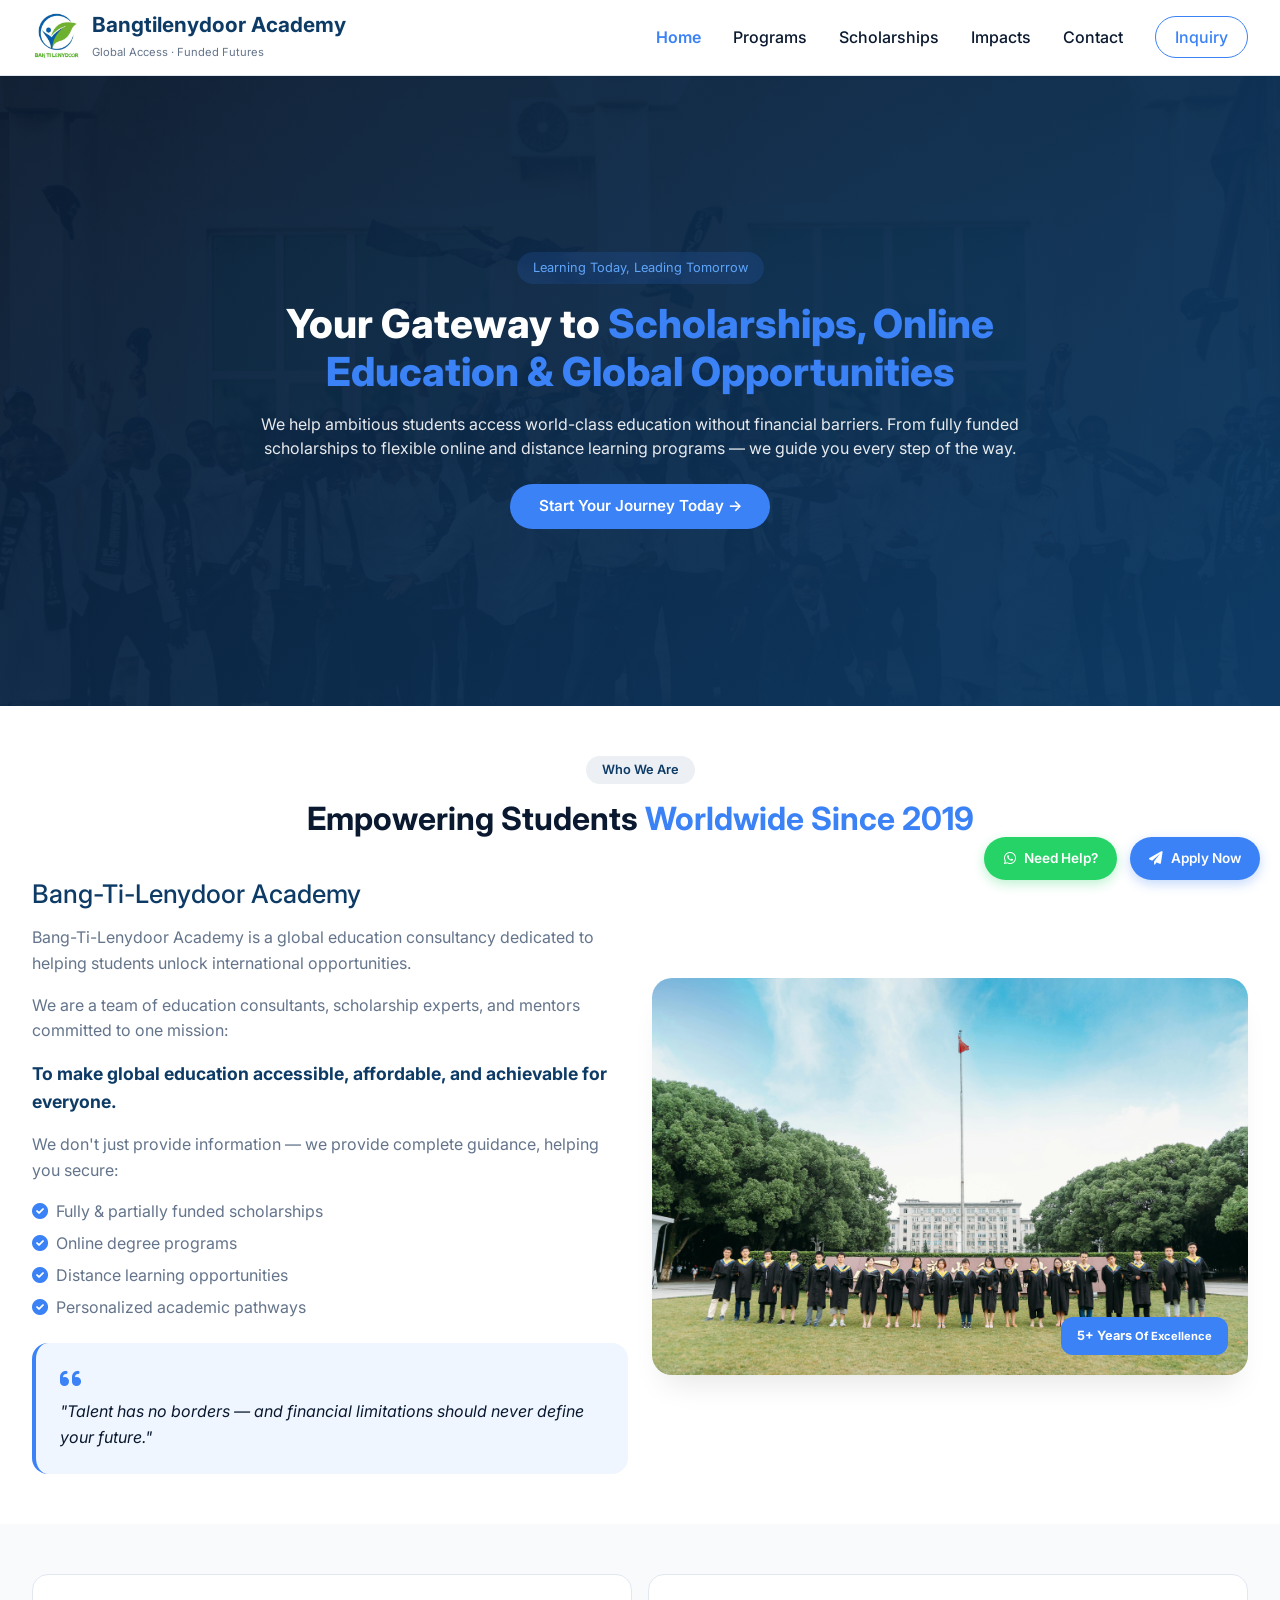
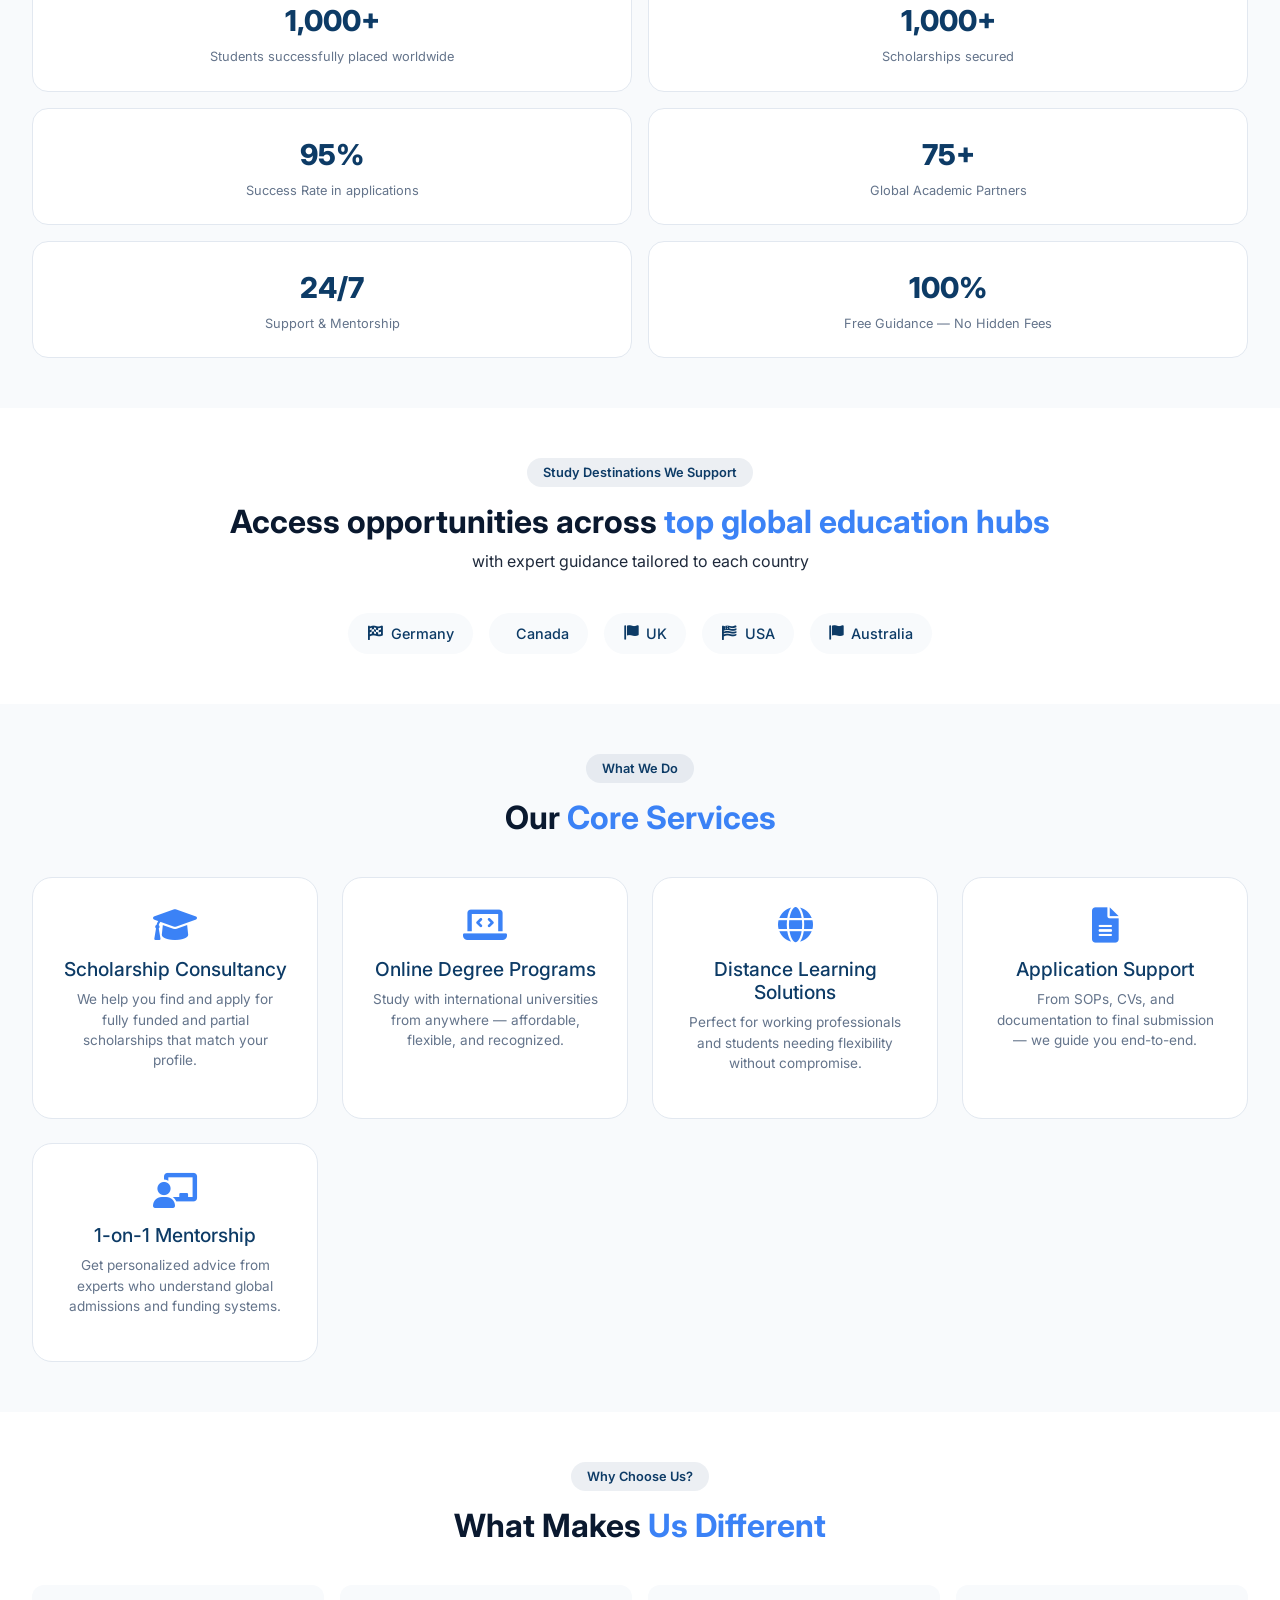
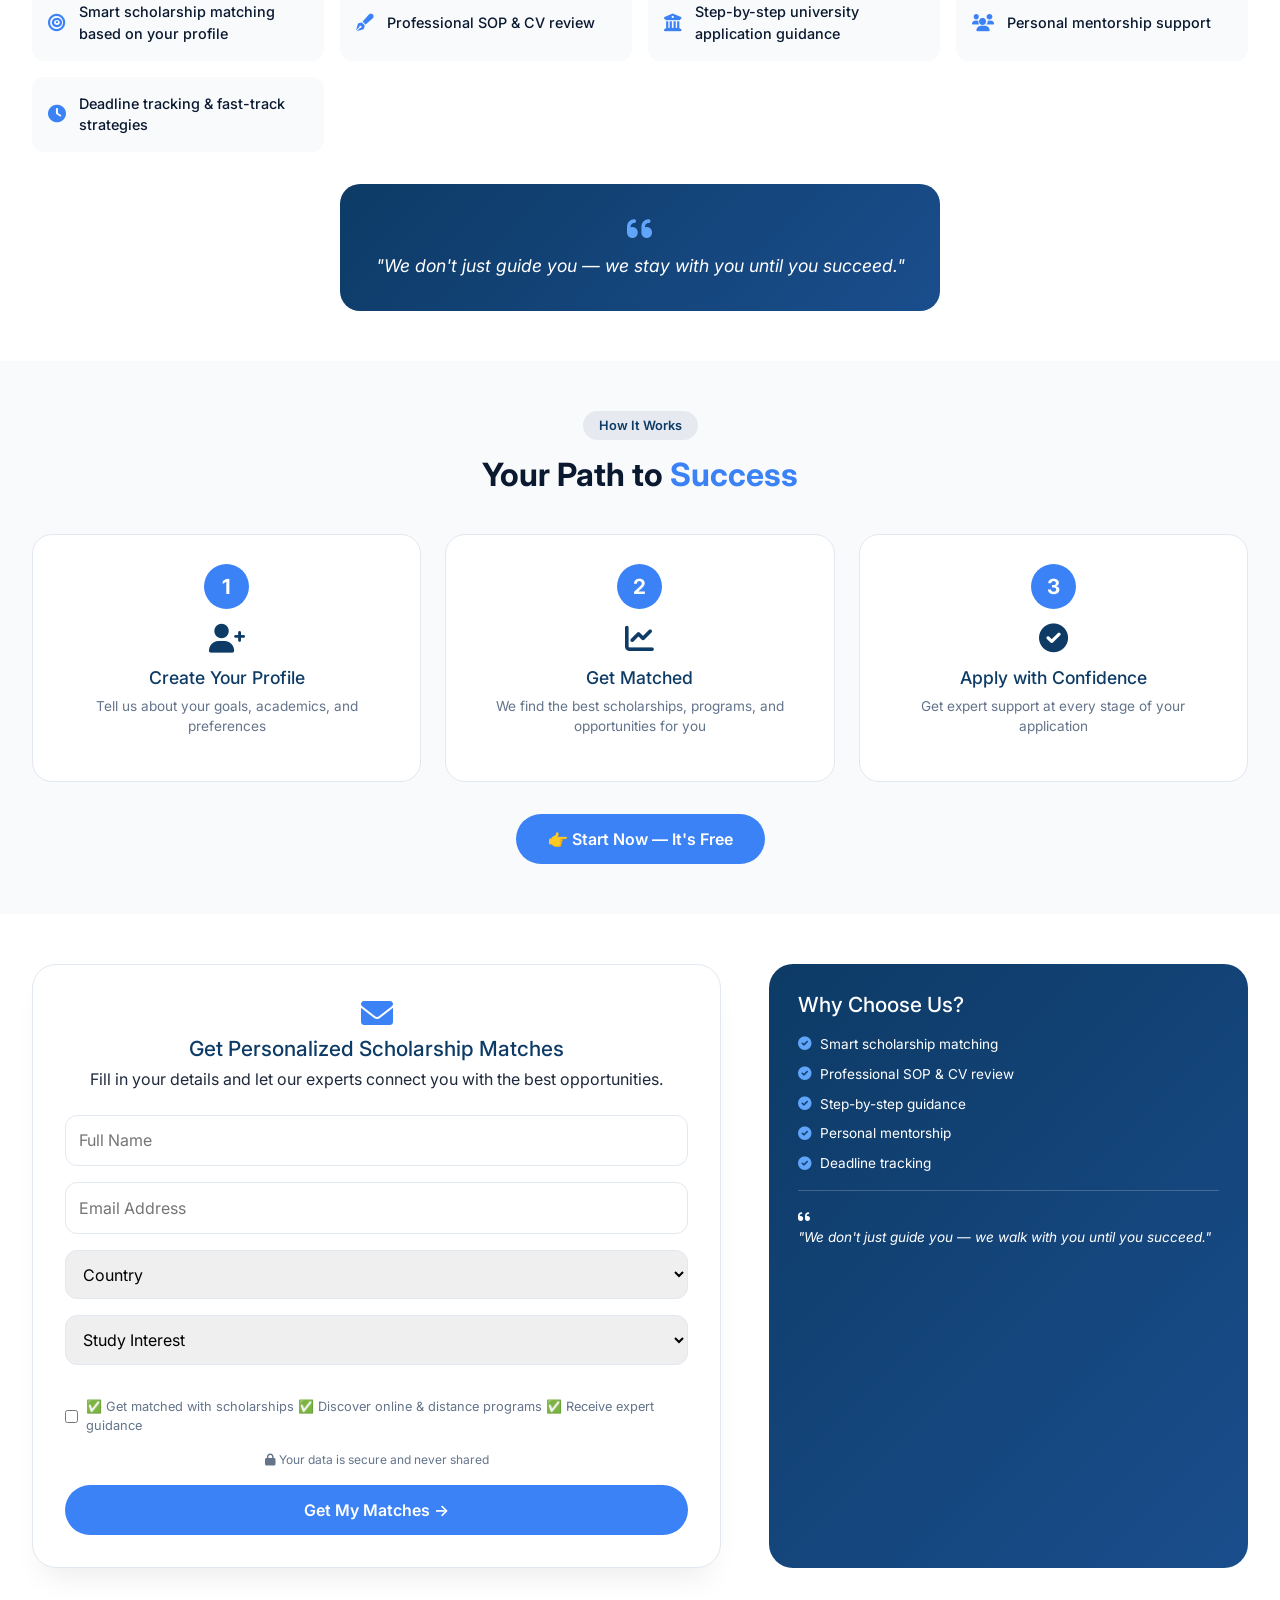
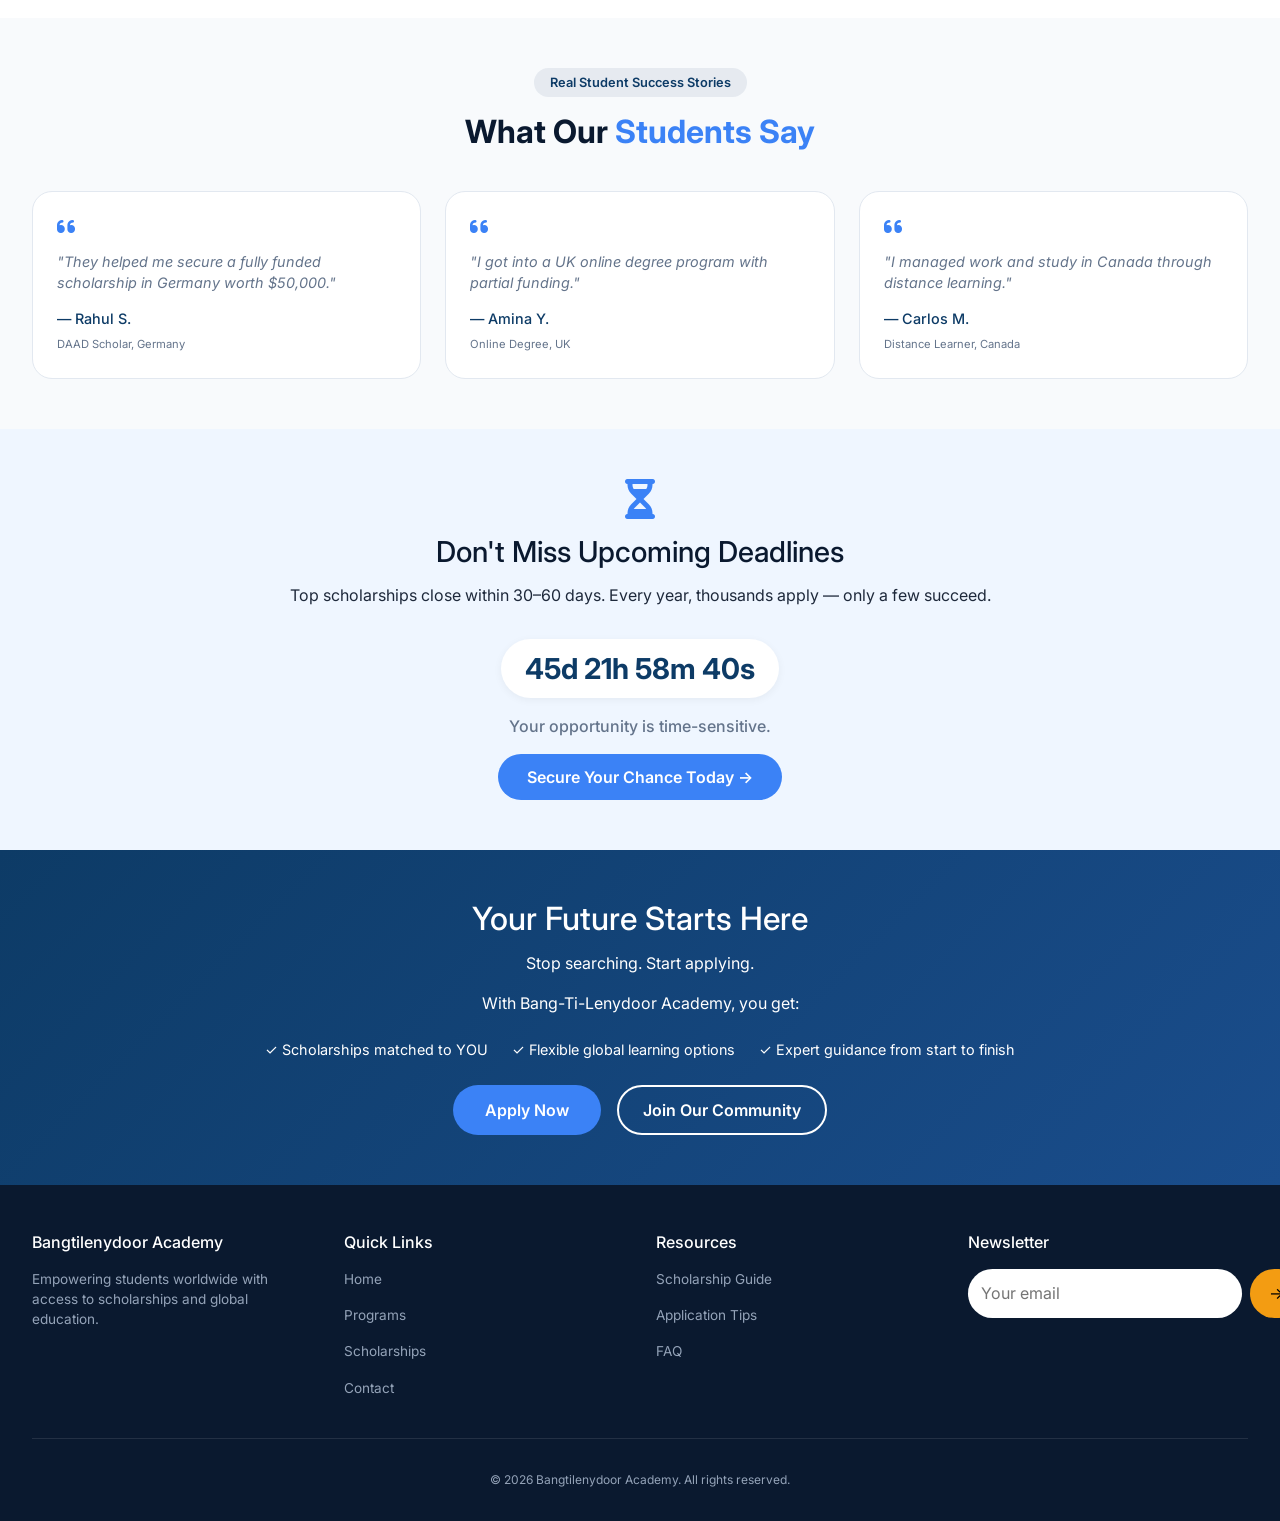
==== commit ab9e5d35: "Update print statement from 'Hello' to 'Goodbye'" ====
--- a/index.html
+++ b/index.html
@@ -444,7 +444,7 @@
         </form>
       </div>
     </div>
-    <div class="copyright">© 2025 Bangtilenydoor Academy. All rights reserved.</div>
+    <div class="copyright">© 2026 Bangtilenydoor Academy. All rights reserved.</div>
   </div>
 </footer>
 
@@ -536,4 +536,4 @@
   });
 </script>
 </body>
-</html>+</html>
